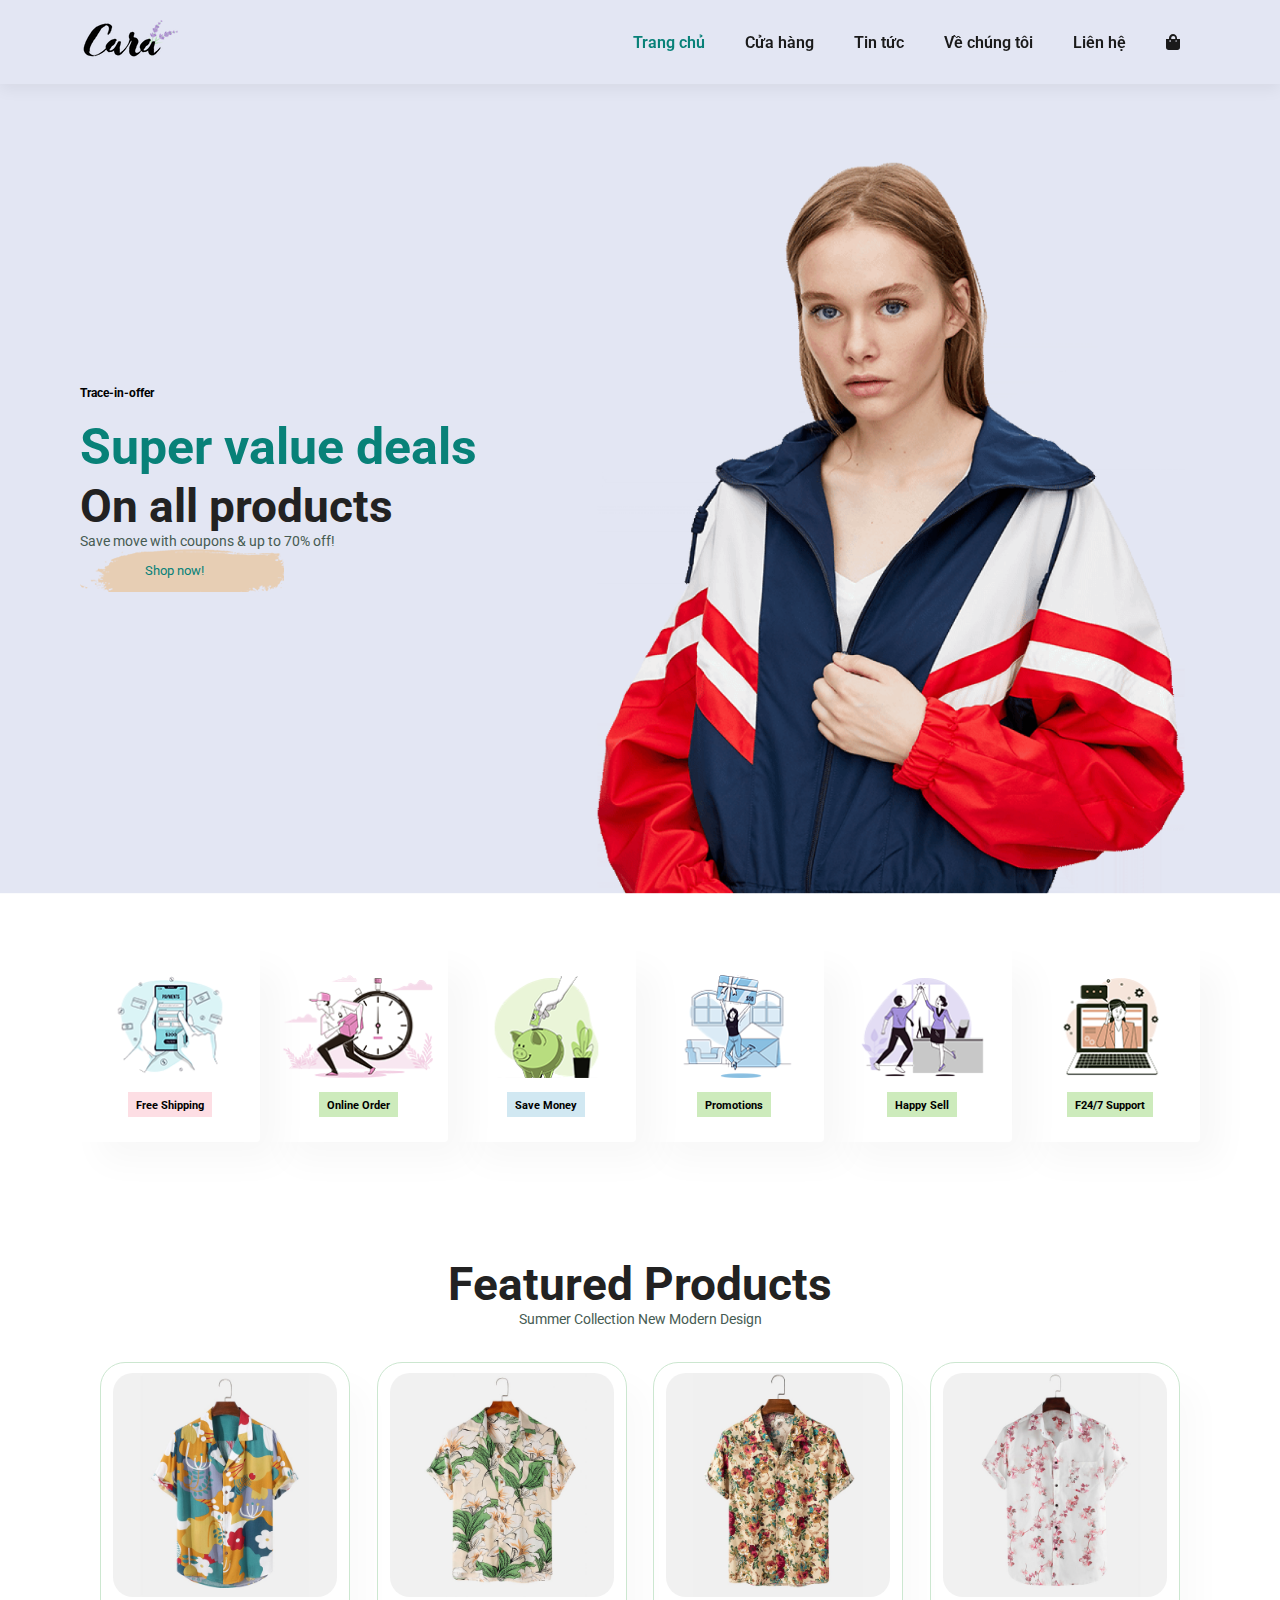
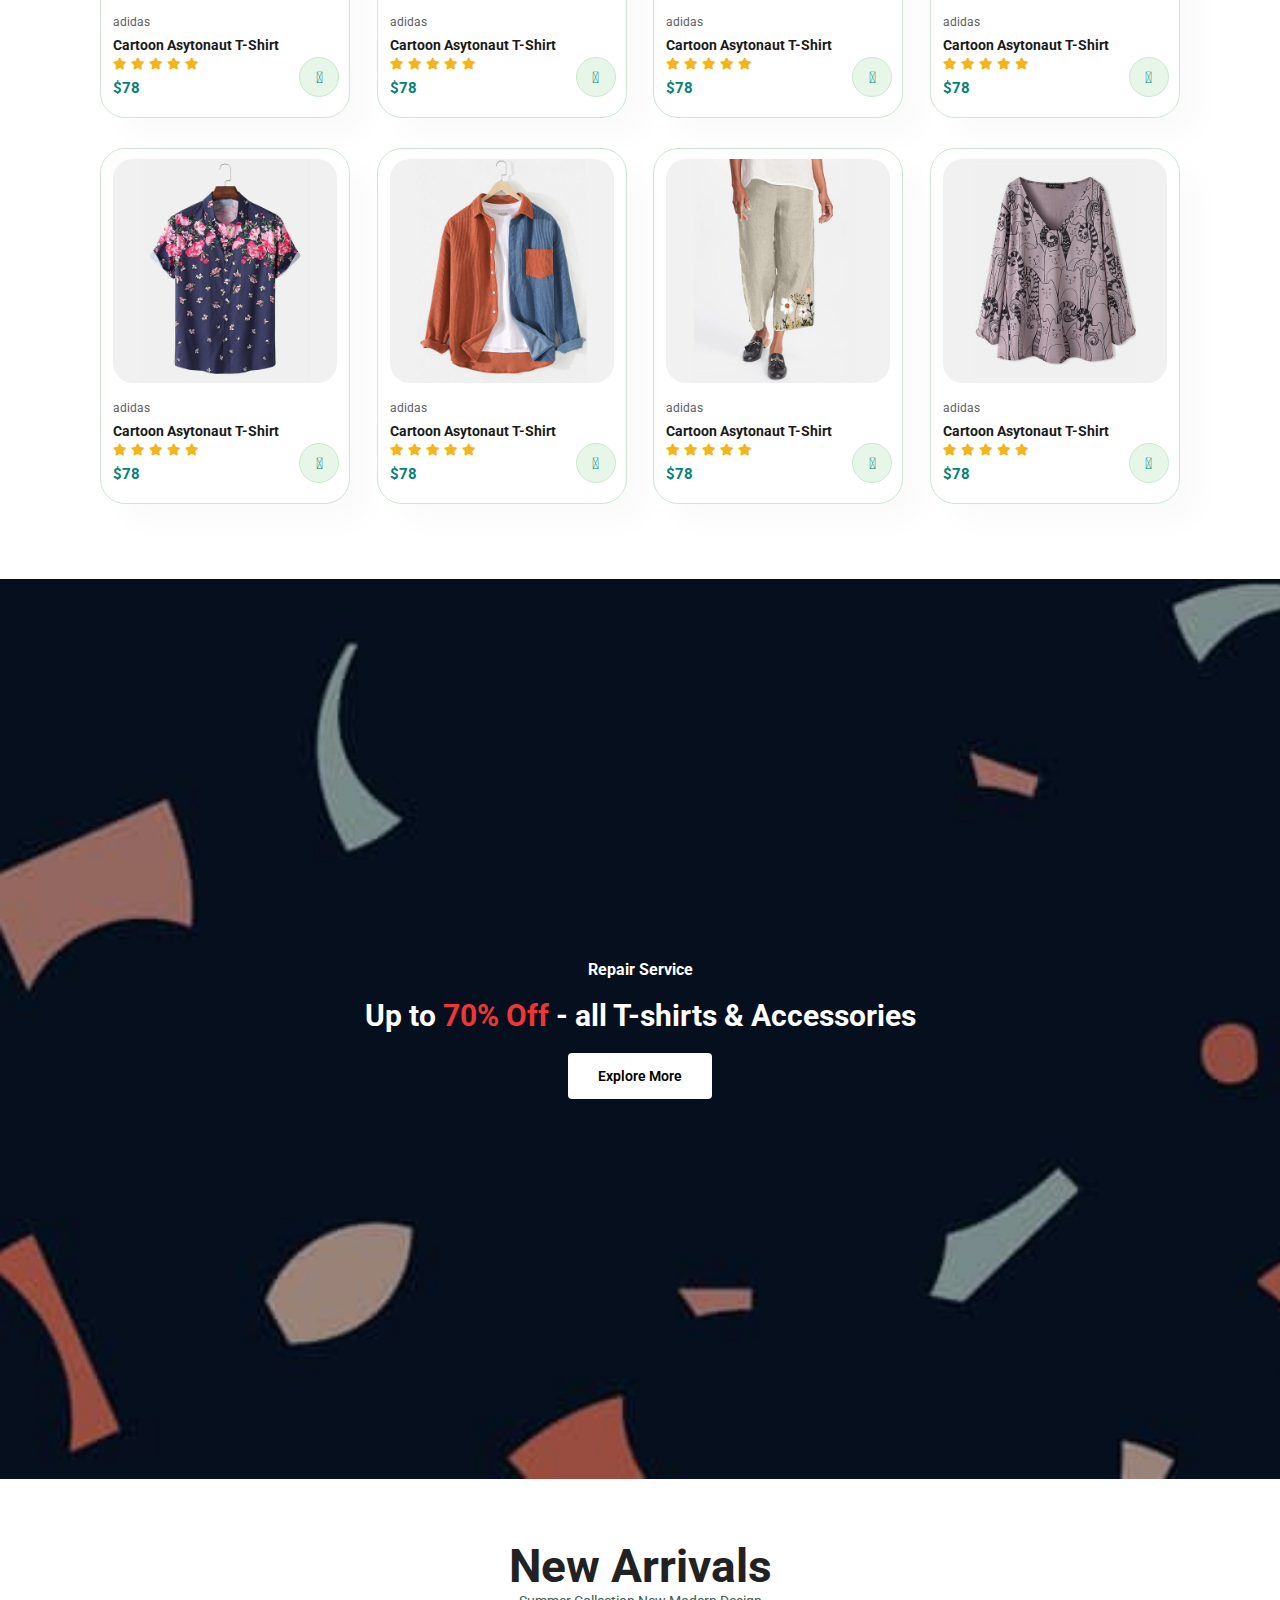
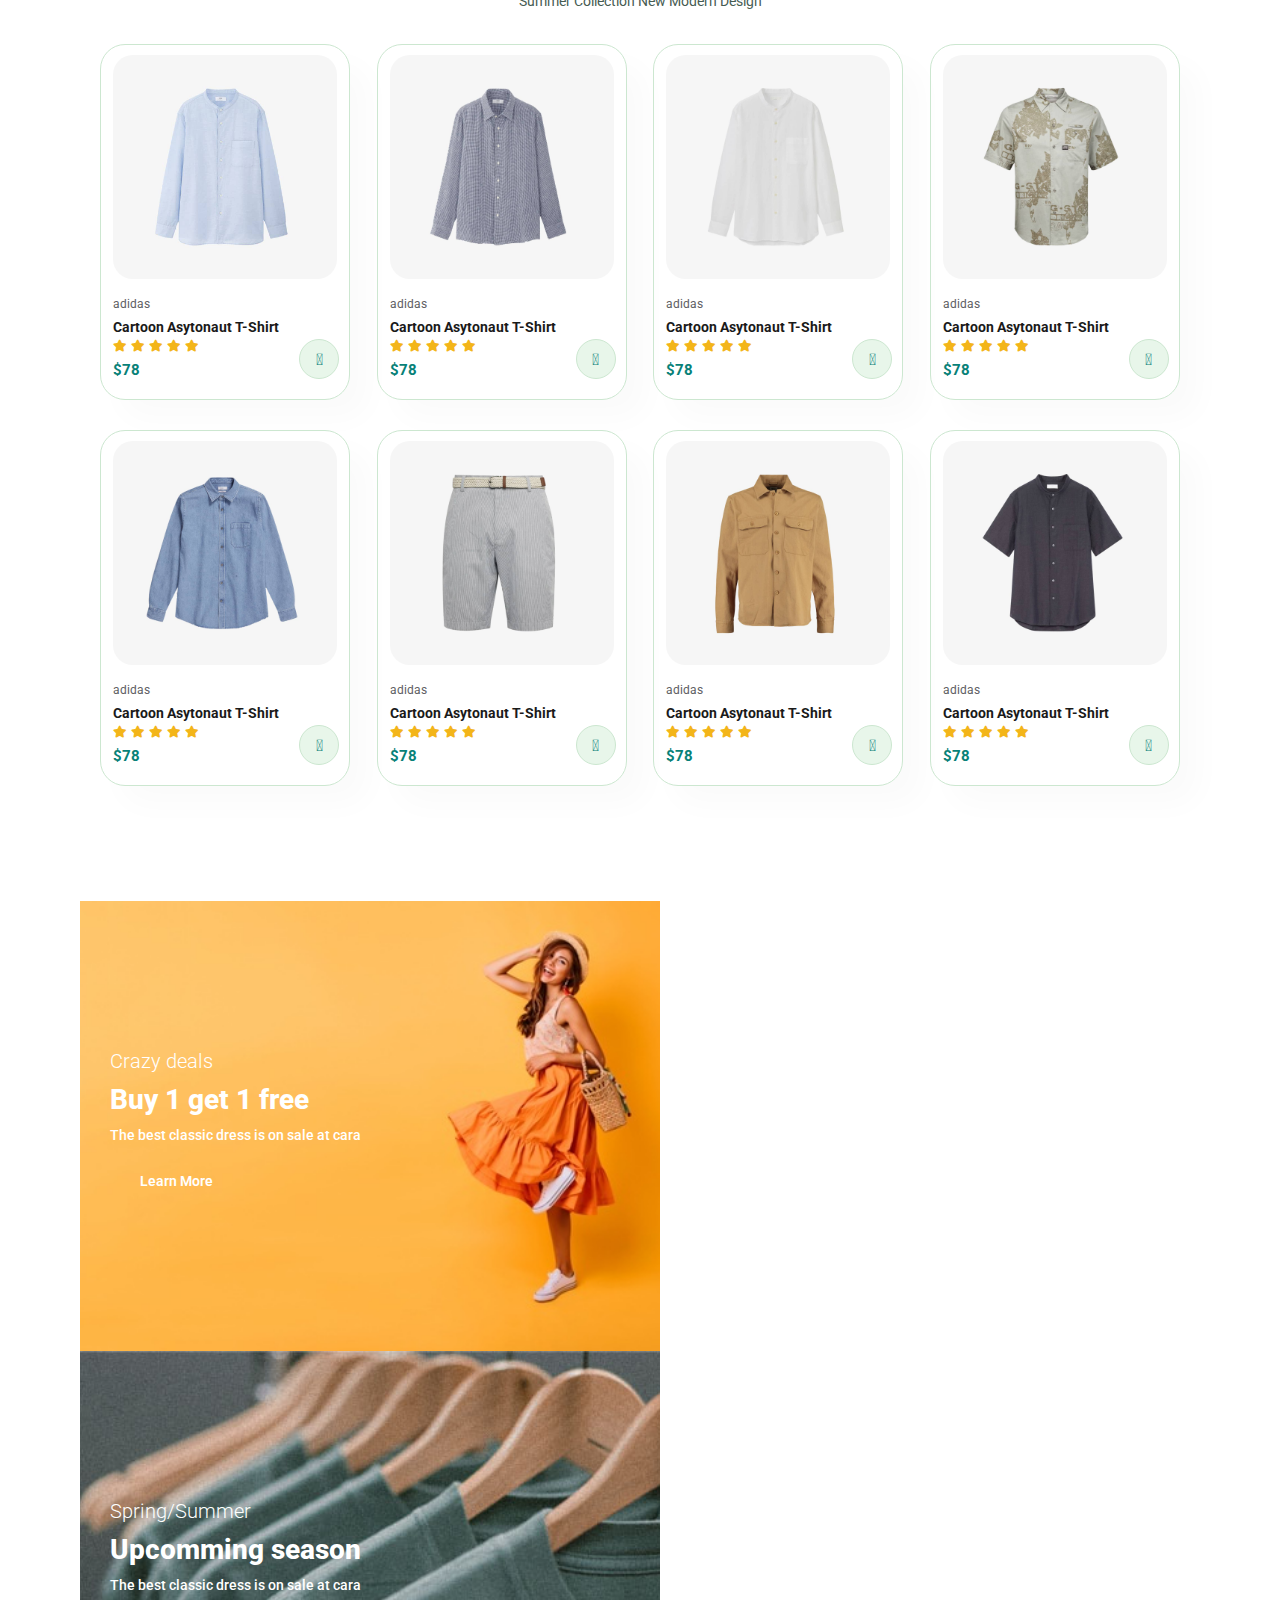
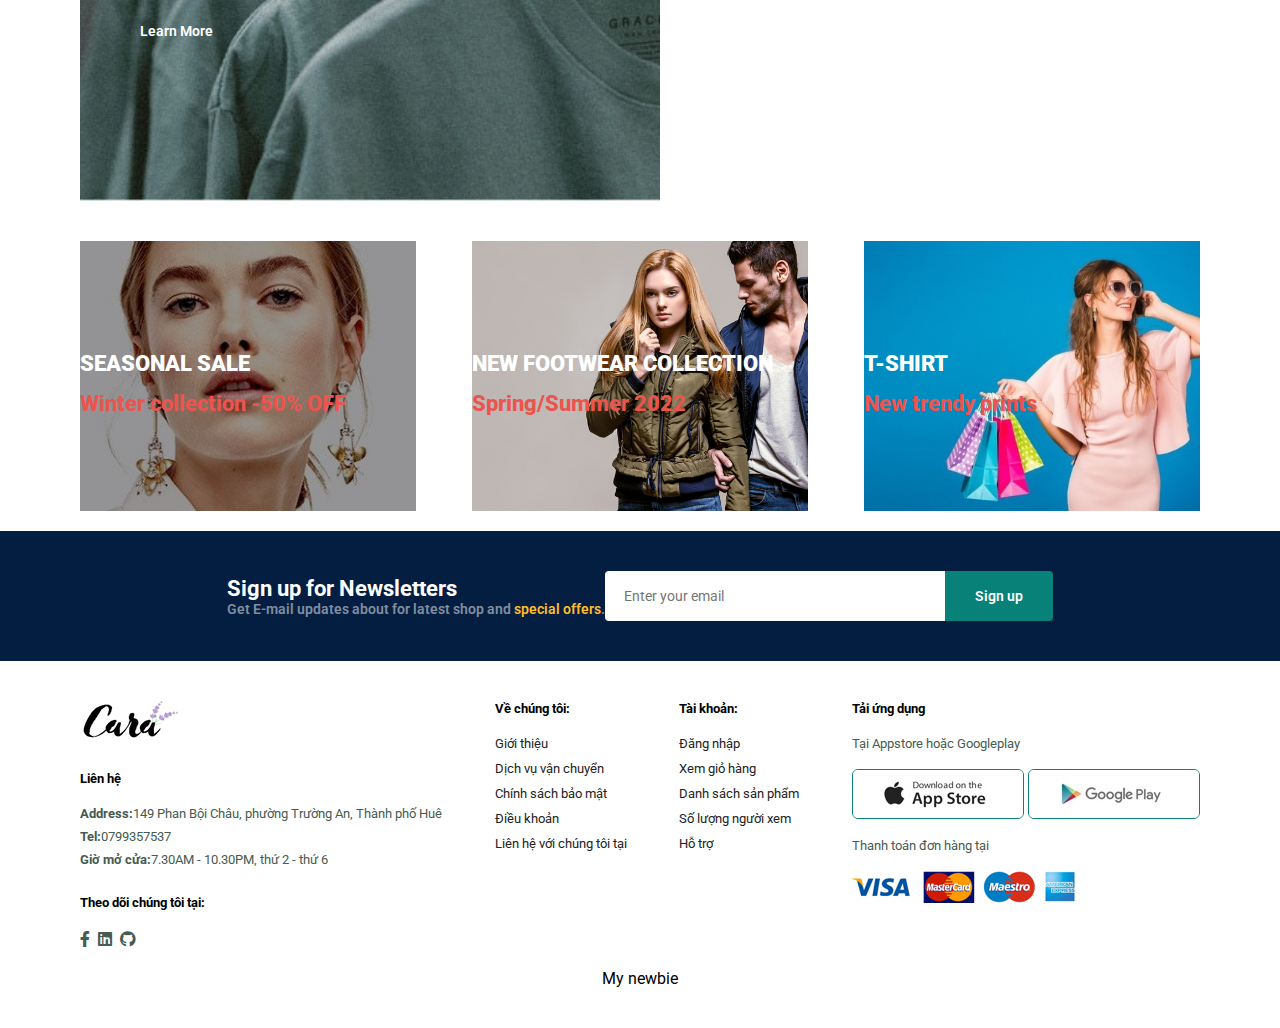
==== assets/index.html @ bc8c508f "ok" ====
<!DOCTYPE html>
<html lang="en">
  <head>
    <meta charset="UTF-8" />
    <meta http-equiv="X-UA-Compatible" content="IE=edge" />
    <meta name="viewport" content="width=device-width, initial-scale=1.0" />
    <link rel="stylesheet" href="../assets/style/style.css" />
    <link
      rel="stylesheet"
      href="https://use.fontawesome.com/releases/v5.15.4/css/all.css"
    />
    <link rel="shortcut icon" type="image/png" href="../assets/img/logo.png" />
    <title>My ecommerce</title>
  </head>
  <body>
    <!-- menu -->
    <section id="header">
      <a href="#">
        <img src="../assets/img/logo.png" class="logo" alt="" />
      </a>
      <div>
        <ul id="navbar">
          <li><a class="active" href="index.html">Trang chủ</a></li>
          <li><a href="shop.html">Cửa hàng</a></li>
          <li><a href="blog.html">Tin tức</a></li>
          <li><a href="about.html">Về chúng tôi</a></li>
          <li><a href="contact.html">Liên hệ</a></li>
          <li id="lg-bag">
            <a href="cart.html"><i class="fa fa-shopping-bag"></i></a>
          </li>
          <a href="#" id="close"><i class="fa fa-close"></i></a>
        </ul>
      </div>
      <div id="mobile">
        <a href="cart.html"><i class="fa fa-shopping-bag"></i></a>
        <i id="bar" class="fas fa-outdent"></i>
      </div>
    </section>
    <!-- quảng cáo -->
    <section id="hero">
      <h4>Trace-in-offer</h4>
      <h1>Super value deals</h1>
      <h2>On all products</h2>
      <p>Save move with coupons & up to 70% off!</p>
      <button>Shop now!</button>
    </section>
    <section id="feature" class="section-p1">
      <div class="fe-box">
        <img src="../assets/img/features/f1.png" alt="" />
        <h6>Free Shipping</h6>
      </div>
      <div class="fe-box">
        <img src="../assets/img/features/f2.png" alt="" />
        <h6>Online Order</h6>
      </div>
      <div class="fe-box">
        <img src="../assets/img/features/f3.png" alt="" />
        <h6>Save Money</h6>
      </div>
      <div class="fe-box">
        <img src="../assets/img/features/f4.png" alt="" />
        <h6>Promotions</h6>
      </div>
      <div class="fe-box">
        <img src="../assets/img/features/f5.png" alt="" />
        <h6>Happy Sell</h6>
      </div>
      <div class="fe-box">
        <img src="../assets/img/features/f6.png" alt="" />
        <h6>F24/7 Support</h6>
      </div>
    </section>
    <!-- giỏ hàng -->
    <section id="product1" class="section-p1">
      <h2>Featured Products</h2>
      <p>Summer Collection New Modern Design</p>
      <div class="pro-container">
        <div class="pro">
          <img src="../assets/img/products/f1.jpg" alt="" />
          <div class="des">
            <span>adidas</span>
            <h5>Cartoon Asytonaut T-Shirt</h5>
            <div class="star">
              <i class="fa fa-star"></i>
              <i class="fa fa-star"></i>
              <i class="fa fa-star"></i>
              <i class="fa fa-star"></i>
              <i class="fa fa-star"></i>
            </div>
            <h4>$78</h4>
          </div>
          <a href="#"><i class="fal fa-shopping-cart cart"></i></a>
        </div>
        <div class="pro">
          <img src="../assets/img/products/f2.jpg" alt="" />
          <div class="des">
            <span>adidas</span>
            <h5>Cartoon Asytonaut T-Shirt</h5>
            <div class="star">
              <i class="fa fa-star"></i>
              <i class="fa fa-star"></i>
              <i class="fa fa-star"></i>
              <i class="fa fa-star"></i>
              <i class="fa fa-star"></i>
            </div>
            <h4>$78</h4>
          </div>
          <a href="#"><i class="fal fa-shopping-cart cart"></i></a>
        </div>
        <div class="pro">
          <img src="../assets/img/products/f3.jpg" alt="" />
          <div class="des">
            <span>adidas</span>
            <h5>Cartoon Asytonaut T-Shirt</h5>
            <div class="star">
              <i class="fa fa-star"></i>
              <i class="fa fa-star"></i>
              <i class="fa fa-star"></i>
              <i class="fa fa-star"></i>
              <i class="fa fa-star"></i>
            </div>
            <h4>$78</h4>
          </div>
          <a href="#"><i class="fal fa-shopping-cart cart"></i></a>
        </div>
        <div class="pro">
          <img src="../assets/img/products/f4.jpg" alt="" />
          <div class="des">
            <span>adidas</span>
            <h5>Cartoon Asytonaut T-Shirt</h5>
            <div class="star">
              <i class="fa fa-star"></i>
              <i class="fa fa-star"></i>
              <i class="fa fa-star"></i>
              <i class="fa fa-star"></i>
              <i class="fa fa-star"></i>
            </div>
            <h4>$78</h4>
          </div>
          <a href="#"><i class="fal fa-shopping-cart cart"></i></a>
        </div>
        <div class="pro">
          <img src="../assets/img/products/f5.jpg" alt="" />
          <div class="des">
            <span>adidas</span>
            <h5>Cartoon Asytonaut T-Shirt</h5>
            <div class="star">
              <i class="fa fa-star"></i>
              <i class="fa fa-star"></i>
              <i class="fa fa-star"></i>
              <i class="fa fa-star"></i>
              <i class="fa fa-star"></i>
            </div>
            <h4>$78</h4>
          </div>
          <a href="#"><i class="fal fa-shopping-cart cart"></i></a>
        </div>
        <div class="pro">
          <img src="../assets/img/products/f6.jpg" alt="" />
          <div class="des">
            <span>adidas</span>
            <h5>Cartoon Asytonaut T-Shirt</h5>
            <div class="star">
              <i class="fa fa-star"></i>
              <i class="fa fa-star"></i>
              <i class="fa fa-star"></i>
              <i class="fa fa-star"></i>
              <i class="fa fa-star"></i>
            </div>
            <h4>$78</h4>
          </div>
          <a href="#"><i class="fal fa-shopping-cart cart"></i></a>
        </div>
        <div class="pro">
          <img src="../assets/img/products/f7.jpg" alt="" />
          <div class="des">
            <span>adidas</span>
            <h5>Cartoon Asytonaut T-Shirt</h5>
            <div class="star">
              <i class="fa fa-star"></i>
              <i class="fa fa-star"></i>
              <i class="fa fa-star"></i>
              <i class="fa fa-star"></i>
              <i class="fa fa-star"></i>
            </div>
            <h4>$78</h4>
          </div>
          <a href="#"><i class="fal fa-shopping-cart cart"></i></a>
        </div>
        <div class="pro">
          <img src="../assets/img/products/f8.jpg" alt="" />
          <div class="des">
            <span>adidas</span>
            <h5>Cartoon Asytonaut T-Shirt</h5>
            <div class="star">
              <i class="fa fa-star"></i>
              <i class="fa fa-star"></i>
              <i class="fa fa-star"></i>
              <i class="fa fa-star"></i>
              <i class="fa fa-star"></i>
            </div>
            <h4>$78</h4>
          </div>
          <a href="#"><i class="fal fa-shopping-cart cart"></i></a>
        </div>
      </div>
    </section>
    <!-- banner -->
    <section id="banner" class="section-m1">
      <h4>Repair Service</h4>
      <h2>Up to <span>70% Off</span> - all T-shirts & Accessories</h2>
      <button class="normal">Explore More</button>
    </section>
    <!-- giỏ hàng banner -->
    <section id="product1" class="section-p1">
      <h2>New Arrivals</h2>
      <p>Summer Collection New Modern Design</p>
      <div class="pro-container">
        <div class="pro">
          <img src="../assets/img/products/n1.jpg" alt="" />
          <div class="des">
            <span>adidas</span>
            <h5>Cartoon Asytonaut T-Shirt</h5>
            <div class="star">
              <i class="fa fa-star"></i>
              <i class="fa fa-star"></i>
              <i class="fa fa-star"></i>
              <i class="fa fa-star"></i>
              <i class="fa fa-star"></i>
            </div>
            <h4>$78</h4>
          </div>
          <a href="#"><i class="fal fa-shopping-cart cart"></i></a>
        </div>
        <div class="pro">
          <img src="../assets/img/products/n2.jpg" alt="" />
          <div class="des">
            <span>adidas</span>
            <h5>Cartoon Asytonaut T-Shirt</h5>
            <div class="star">
              <i class="fa fa-star"></i>
              <i class="fa fa-star"></i>
              <i class="fa fa-star"></i>
              <i class="fa fa-star"></i>
              <i class="fa fa-star"></i>
            </div>
            <h4>$78</h4>
          </div>
          <a href="#"><i class="fal fa-shopping-cart cart"></i></a>
        </div>
        <div class="pro">
          <img src="../assets/img/products/n3.jpg" alt="" />
          <div class="des">
            <span>adidas</span>
            <h5>Cartoon Asytonaut T-Shirt</h5>
            <div class="star">
              <i class="fa fa-star"></i>
              <i class="fa fa-star"></i>
              <i class="fa fa-star"></i>
              <i class="fa fa-star"></i>
              <i class="fa fa-star"></i>
            </div>
            <h4>$78</h4>
          </div>
          <a href="#"><i class="fal fa-shopping-cart cart"></i></a>
        </div>
        <div class="pro">
          <img src="../assets/img/products/n4.jpg" alt="" />
          <div class="des">
            <span>adidas</span>
            <h5>Cartoon Asytonaut T-Shirt</h5>
            <div class="star">
              <i class="fa fa-star"></i>
              <i class="fa fa-star"></i>
              <i class="fa fa-star"></i>
              <i class="fa fa-star"></i>
              <i class="fa fa-star"></i>
            </div>
            <h4>$78</h4>
          </div>
          <a href="#"><i class="fal fa-shopping-cart cart"></i></a>
        </div>
        <div class="pro">
          <img src="../assets/img/products/n5.jpg" alt="" />
          <div class="des">
            <span>adidas</span>
            <h5>Cartoon Asytonaut T-Shirt</h5>
            <div class="star">
              <i class="fa fa-star"></i>
              <i class="fa fa-star"></i>
              <i class="fa fa-star"></i>
              <i class="fa fa-star"></i>
              <i class="fa fa-star"></i>
            </div>
            <h4>$78</h4>
          </div>
          <a href="#"><i class="fal fa-shopping-cart cart"></i></a>
        </div>
        <div class="pro">
          <img src="../assets/img/products/n6.jpg" alt="" />
          <div class="des">
            <span>adidas</span>
            <h5>Cartoon Asytonaut T-Shirt</h5>
            <div class="star">
              <i class="fa fa-star"></i>
              <i class="fa fa-star"></i>
              <i class="fa fa-star"></i>
              <i class="fa fa-star"></i>
              <i class="fa fa-star"></i>
            </div>
            <h4>$78</h4>
          </div>
          <a href="#"><i class="fal fa-shopping-cart cart"></i></a>
        </div>
        <div class="pro">
          <img src="../assets/img/products/n7.jpg" alt="" />
          <div class="des">
            <span>adidas</span>
            <h5>Cartoon Asytonaut T-Shirt</h5>
            <div class="star">
              <i class="fa fa-star"></i>
              <i class="fa fa-star"></i>
              <i class="fa fa-star"></i>
              <i class="fa fa-star"></i>
              <i class="fa fa-star"></i>
            </div>
            <h4>$78</h4>
          </div>
          <a href="#"><i class="fal fa-shopping-cart cart"></i></a>
        </div>
        <div class="pro">
          <img src="../assets/img/products/n8.jpg" alt="" />
          <div class="des">
            <span>adidas</span>
            <h5>Cartoon Asytonaut T-Shirt</h5>
            <div class="star">
              <i class="fa fa-star"></i>
              <i class="fa fa-star"></i>
              <i class="fa fa-star"></i>
              <i class="fa fa-star"></i>
              <i class="fa fa-star"></i>
            </div>
            <h4>$78</h4>
          </div>
          <a href="#"><i class="fal fa-shopping-cart cart"></i></a>
        </div>
      </div>
    </section>
    <!-- mini banner -->
    <section id="sm-banner" class="section-p1">
      <div class="banner-box">
        <h4>Crazy deals</h4>
        <h2>Buy 1 get 1 free</h2>
        <span>The best classic dress is on sale at cara</span>
        <button class="white">Learn More</button>
      </div>
      <div class="banner-box banner-box2">
        <h4>Spring/Summer</h4>
        <h2>Upcomming season</h2>
        <span>The best classic dress is on sale at cara</span>
        <button class="white">Learn More</button>
      </div>
    </section>
    <section id="banner3">
      <div class="banner-box">
        <h2>SEASONAL SALE</h2>
        <h3>Winter collection -50% OFF</h3>
      </div>
      <div class="banner-box banner-box2">
        <h2>NEW FOOTWEAR COLLECTION</h2>
        <h3>Spring/Summer 2022</h3>
      </div>
      <div class="banner-box banner-box3">
        <h2>T-SHIRT</h2>
        <h3>New trendy prints</h3>
      </div>
    </section>
    <!-- tin tức -->
    <section id="newsletter" class="section-p1 section-m1">
      <div class="newstext">
        <h4>Sign up for Newsletters</h4>
        <p>
          Get E-mail updates about for latest shop and
          <span>special offers</span>.
        </p>
      </div>
      <div class="form">
        <input type="text" placeholder="Enter your email" />
        <button type="submit" class="normal">Sign up</button>
      </div>
    </section>
    <!-- footer -->
    <footer class="section-p1">
      <div class="col">
        <img class="logo" src="../assets/img/logo.png" alt="" />
        <h4>Liên hệ</h4>
        <p>
          <strong>Address:</strong>149 Phan Bội Châu, phường Trường An, Thành
          phố Huê
        </p>
        <p><strong>Tel:</strong>0799357537</p>
        <p><strong>Giờ mở cửa:</strong>7.30AM - 10.30PM, thứ 2 - thứ 6</p>
        <div class="follow">
          <h4>Theo dõi chúng tôi tại:</h4>
          <div class="icon">
            <i class="fab fa-facebook-f"></i>
            <i class="fab fa-linkedin"></i>
            <i class="fab fa-github"></i>
          </div>
        </div>
      </div>
      <div class="col">
        <h4>Về chúng tôi:</h4>
        <a href="#">Giới thiệu</a>
        <a href="#">Dịch vụ vận chuyển</a>
        <a href="#">Chính sách bảo mật</a>
        <a href="#">Điều khoản</a>
        <a href="#">Liên hệ với chúng tôi tại</a>
      </div>
      <div class="col">
        <h4>Tài khoản:</h4>
        <a href="#">Đăng nhập</a>
        <a href="#">Xem giỏ hàng</a>
        <a href="#">Danh sách sản phẩm</a>
        <a href="#">Số lượng người xem</a>
        <a href="#">Hỗ trợ</a>
      </div>
      <div class="col install">
        <h4>Tải ứng dụng</h4>
        <p>Tại Appstore hoặc Googleplay</p>
        <div class="row">
          <img src="../assets/img/pay/app.jpg" alt="" />
          <img src="../assets/img/pay/play.jpg" alt="" />
        </div>
        <p>Thanh toán đơn hàng tại</p>
        <img src="../assets/img/pay/pay.png" alt="" />
      </div>
      <div class="copyright">My newbie</div>
    </footer>
    <script src="./js/style.js"></script>
  </body>
</html>
---- assets/style/style.css ----
@import url('https://fonts.googleapis.com/css?family=Roboto:300,400,500,700');

* {
    margin: 0;
    padding: 0;
    box-sizing: border-box;
    font-family: 'Roboto', sans-serif;
}

h1 {
    font-size: 50px;
    line-height: 64px;
    color: #222;
}

h2 {
    font-size: 46px;
    line-height: 54px;
    color: #222;
}

h4 {
    font-weight: 700;
    font-size: 12px;
}

p {
    font-size: 14px;
    color: #465b52;
}

.section-p1 {
    padding: 40px 80px;
}

.section-m1 {
    margin-top: 40px 0;
}

button.normal {
    font-size: 14px;
    font-weight: 600;
    padding: 15px 30px;
    border-radius: 4px;
    color: #000;
    background-color: #fff;
    cursor: pointer;
    border: none;
    outline: none;
    transition: 0.2s;
}

button.white {
    font-size: 14px;
    font-weight: 600;
    padding: 15px 30px;
    border-radius: 4px;
    color: #fff;
    background-color: transparent;
    cursor: pointer;
    border: none;
    outline: none;
    transition: 0.2s;
}

body {
    width: 100%;
}

/* header */
#header {
    display: flex;
    justify-content: space-between;
    align-items: center;
    padding: 20px 80px;
    background: #E3E6F3;
    box-shadow: 0px 5px 15px rgba(0, 0, 0, 0.06);
    z-index: 999;
    position: sticky;
    top: 0;
    left: 0;
}

/* căn giữa thanh menu */
#navbar {
    display: flex;
    justify-content: center;
    align-items: center;
}

#navbar li {
    list-style: none;
    padding: 0 20px;
    position: relative;
}

/* xóa gạch chân */
#navbar li a {
    text-decoration: none;
    color: #1a1a1a;
    font-size: 16px;
    font-weight: 600;
    transition: 0.3s ease;
}

/* di con trỏ chuột vào li sẽ chuyển màu */
#navbar li a:hover,
#navbar li a.active {
    color: #088178;
}

#navbar li a .active::after,
#navbar li a:hover::after {
    content: '';
    width: 30%;
    height: 2px;
    background: #088178;
    position: absolute;
    bottom: -4px;
    left: 20px;
}

/* trang chủ */
#hero {
    background-image: url("../img/hero4.png");
    height: 90vh;
    width: 100%;
    background-size: cover;
    background-position: top 25% right 0;
    padding: 0 80px;
    display: flex;
    flex-direction: column;
    align-items: flex-start;
    justify-content: center;
}

#hero h4 {
    padding-bottom: 15px;
}

#hero h1 {
    color: #088178;
}

#hero button {
    background-image: url("../img/button.png");
    background-color: transparent;
    color: #088178;
    border: 0;
    padding: 14px 80px 14px 65px;
    background-repeat: no-repeat;
    cursor: pointer;
}

#feature .fe-box {
    width: 180px;
    text-align: center;
    padding: 25px 15px;
    box-shadow: 20px 20px 34px rgba(0, 0, 0, 0.03);
    border-radius: 4px;
    margin: 15px 0;
}

/* chỉnh hàng ngang feature */
#feature {
    display: flex;
    align-items: center;
    justify-content: space-between;
    flex-wrap: wrap;
    cursor: pointer;
}

/* di chuột phần feature */
#feature .fe-box:hover {
    box-shadow: 10px 10px 54px rgba(0, 0, 0, 0.1);
}

#feature .fe-box img {
    width: 100%;
    margin-bottom: 10px;
}

#feature .fe-box h6 {
    display: inline-block;
    padding: 9px 8px 6px 8px;
    line-height: 1;
    border-radius: #088178;
    background-color: #fddee4;
}

/* kiểu màu chữ feature */
#feature .fe-box:nth-child(2) h6 {
    background-color: #cdebbc;
}

#feature .fe-box:nth-child(3) h6 {
    background-color: #d1e8f2;
}

#feature .fe-box:nth-child(4) h6 {
    background-color: #cdebbc;
}

#feature .fe-box:nth-child(5) h6 {
    background-color: #cdebbc;
}

#feature .fe-box:nth-child(6) h6 {
    background-color: #cdebbc;
}

/* giỏ hàng */
#product1 {
    text-align: center;
    margin: 20px;
}

#product1 .pro-container {
    display: flex;
    justify-content: space-between;
    padding-top: 20px;
    flex-wrap: wrap;
}

#product1 .pro {
    width: 23%;
    min-width: 250px;
    padding: 10px 12px;
    border: 1px solid #cce7d0;
    border-radius: 25px;
    cursor: pointer;
    box-shadow: 20px 20px 30px rgba(0, 0, 0, 0.02);
    margin: 15px 0;
    transition: 0.2s ease;
    position: relative;
}

#product1 .pro:hover {
    box-shadow: 20px 20px 30px rgba(0, 0, 0, 0.06)
}

#product1 .pro img {
    width: 100%;
    border-radius: 20px;
}

#product1 .pro .des {
    text-align: start;
    padding: 10px 0;
}

#product1 .pro .des span {
    color: #606063;
    font-size: 12px;
}

#product1 .pro .des h5 {
    padding-top: 7px;
    color: #1a1a1a;
    font-size: 14px;
}

/* star */
#product1 .pro .des i {
    font-size: 12px;
    color: rgb(243, 181, 25);
}

#product1 .pro .des h4 {
    padding-top: 7px;
    font-size: 15px;
    font-weight: 700;
    color: #088178;
}

#product1 .pro .cart {
    width: 40px;
    height: 40px;
    line-height: 40px;
    border-radius: 50px;
    background-color: #e8f6ea;
    font-weight: 500;
    color: #088178;
    border: 1px solid #cce7d0;
    position: absolute;
    bottom: 20px;
    right: 10px;
}

#banner {
    display: flex;
    flex-direction: column;
    justify-content: center;
    align-items: center;
    background-image: url("../img/banner/b2.jpg");
    width: 100%;
    height: 100vh;
    background-size: cover;
    background-position: center;
}

#banner h4 {
    color: #fff;
    font-size: 16px;
}

#banner h2 {
    color: #fff;
    font-size: 30px;
    padding: 10px 0;
}

#banner h2 span {
    color: #ef3636;
}

#banner button:hover {
    background-color: #088178;
    color: #fff;
}

/* banner mini */
#sm-banner {
    display: flex;
    justify-content: space-between;
    flex-wrap: wrap;
}

#sm-banner .banner-box {
    display: flex;
    flex-direction: column;
    justify-content: center;
    align-items: flex-start;
    background-image: url("../img/banner/b17.jpg");
    min-width: 580px;
    height: 50vh;
    padding: 30px;
    background-size: cover;
    background-position: center;
}

#sm-banner .banner-box2 {
    background-image: url("../img/banner/b10.jpg");
}

#sm-banner h4 {
    color: #fff;
    font-size: 20px;
    font-weight: 300;
}

#sm-banner h2 {
    color: #fff;
    font-size: 28px;
    font-weight: 800;
}

#sm-banner span {
    color: #fff;
    font-size: 14px;
    font-weight: 500;
    padding-bottom: 15px;
}

#sm-banner .banner-box:hover button {
    background-color: #088178;
    border: 1px solid #088178;
}

#banner3 {
    display: flex;
    justify-content: space-between;
    flex-wrap: wrap;
    padding: 0 80px;
}

#banner3 .banner-box {
    display: flex;
    flex-direction: column;
    justify-content: center;
    align-items: flex-start;
    background-image: url("../img/banner/b7.jpg");
    min-width: 30%;
    height: 30vh;
    margin-bottom: 20px;
    background-size: cover;
    background-position: center;
}

#banner3 .banner-box2 {
    background-image: url("../img/banner/b4.jpg");
}

#banner3 .banner-box3 {
    background-image: url("../img/banner/b18.jpg");
}

#banner3 h2 {
    color: #fff;
    font-weight: 900;
    font-size: 22px;
}

#banner3 h3 {
    color: #ec544e;
    font-weight: 800;
    font-size: 22px;
}

/* tin tức */
#newsletter {
    display: flex;
    justify-content: center;
    flex-wrap: wrap;
    align-items: center;
    background-image: url("../img/banner/b14.jpg");
    background-repeat: no-repeat;
    background-position: 20% 30%;
    background-color: #041e42;
}

#newsletter h4 {
    font-size: 22px;
    font-weight: 700;
    color: #fff;
}

#newsletter p {
    font-size: 14px;
    font-weight: 600;
    color: #818ea0;
}

#newsletter p span {
    color: #ffbd27;
}

#newsletter .form {
    display: flex;
    width: 40%;
}

#newsletter input {
    height: 3.125rem;
    padding: 0 1.25em;
    font-size: 14px;
    width: 100%;
    border: 1px solid transparent;
    border-radius: 4px;
    outline: none;
    border-top-right-radius: 0;
    border-bottom-right-radius: 0;
}

#newsletter button {
    background-color: #088178;
    color: #fff;
    white-space: nowrap;
    border-top-left-radius: 0;
    border-bottom-left-radius: 0;
}

/* footer */
footer {
    display: flex;
    flex-wrap: wrap;
    justify-content: space-between;
}

footer .col {
    display: flex;
    flex-direction: column;
    align-items: flex-start;
    margin-bottom: 20px;
}

footer .logo {
    margin-bottom: 30px;
}

footer h4 {
    font-size: 13px;
    padding-bottom: 20px;
}

footer p {
    font-size: 13px;
    margin: 0 0 8px 0;
}

footer a {
    font-size: 13px;
    text-decoration: none;
    color: #222;
    margin-bottom: 10px;
}

footer .follow {
    margin-top: 20px;
}

footer .follow i {
    color: #465b52;
    padding-right: 4px;
    cursor: pointer;
}

footer .install .row img {
    border: 1px solid #088178;
    border-radius: 6px;
}

footer .install img {
    margin: 10px 0 15px 0;
}

footer .follow i:hover,
footer a:hover {
    color: #088178;
}

footer .copyright {
    width: 100%;
    text-align: center;
}

/* product */

#page-header{
    background-image: url("../img/banner/b1.jpg");
    width: 100%;
    height: 40vh;
    background-size: cover;
    display: flex;
    justify-content: center;
    text-align: center;
    flex-direction: column;
    padding: 14px;
}

/* chữ */

#page-header h2,
#page-header p{
    color: #fff;
}

/* phân trang */

#pagination{
    text-align: center;
}

#pagination a{
    text-decoration: none;
    background-color: #088178;
    padding: 15px 20px;
    border-radius: 4px;
    color: #fff;
    font-weight: 600;
}

#pagination a i{
    font-size: 16px;
    font-weight: 600;
}

/* chi tiết giỏ hàng */

#prodetails{
    display: flex;
    margin-top: 20px;
}

#prodetails .single-pro-image{
    width: 40%;
    margin-right: 50px;
}

.small-img-group{
    display: flex;
    justify-content: space-between;
}

.small-img-col{
    flex-basis: 24%;
    cursor: pointer;
}

#prodetails .single-pro-details{
    width: 50%;
    padding-top: 30px;
}

#prodetails .single-pro-details h4{
    padding: 40px 0 20px 0;
}

#prodetails .single-pro-details h2{
    font-size: 26px;
}

#prodetails .single-pro-details select{
    display: block;
    padding: 5px 10px;
    margin-bottom: 10px;
}

#prodetails .single-pro-details input{
    width: 50px;
    height: 47px;
    padding-left: 10px;
    font-size: 16px;
    margin-right: 10px;
}

#prodetails .single-pro-details input:focus{
    outline: none;
}

#prodetails .single-pro-details button{
    background-color: #088178;
    color: #fff;
}

#prodetails .single-pro-details span{
    line-height: 25px;
}

/* tin tức */

#page-header.blog-header{
    background-image: url("../img/banner/b19.jpg");
}

#blog{
    padding: 150px 150px 0 150px;
}

#blog .blog-box{
    display: flex;
    align-items: center;
    width: 100%;
    position: relative;
    padding-bottom: 90px;
}

#blog .blog-img{
    width: 50%;
    margin-right: 40px;
}

#blog img{
    width: 100%;
    height: 300px;
    object-fit: cover;
}

/* nội dung tin tức */

#blog .blog-details{
    width: 50%;
}

#blog .blog-details a{
    text-decoration: none;
    font-size: 11px;
    color: #000;
    font-weight: 700;
    position: relative;
    transition: 0.3s;
}

#blog .blog-details a::after{
    content: "";
    width: 50px;
    height: 1px;
    background-color: #000;
    position: absolute;
    top: 4px;
    right: -60px;
}

#blog .blog-details a:hover {
    color: #088178;
}

#blog .blog-details a:hover::after{
    color: #088178;
}

#blog .blog-box h1{
    position: absolute;
    top: -40px;
    left: 0;
    font-size: 70px;
    font-weight: 700;
    color: #c9cbce;
    z-index: -9;
}

/* về chúng tôi */

#page-header.about-header{
    background-image: url("../img/about/banner.png");
}

#about-head{
    display: flex;
    align-items: center;
}

#about-head img{
    width: 50%;
    height: auto;
}

#about-head div{
    padding-left: 40px;
}

#about-app{
    text-align: center;
}

#about-app .video{
    width: 70%;
    height: 100%;
    margin: 30px auto 0 auto;
}

#about-app .video video{
    width: 100%;
    height: 100%;
    border-radius: 20px;
}

/* liên hệ */

#contact-details{
    display: flex;
    align-items: center;
    justify-content: space-between;
}

#contact-details .details{
    width: 40%;
}

#contact-details .details span{
    font-size: 12px;
}

#contact-details .details h2{
    font-size: 26px;
    line-height: 35px;
    padding: 20px 0;
}

#contact-details .details h3{
    font-size: 16px;
    padding-bottom: 15px;
}

#contact-details .details li{
    list-style: none;
    display: flex;
    padding: 10px 0;
}

#contact-details .details li i{
    font-size: 14px;
    padding-right: 22px;
}

#contact-details .details li  p{
    margin: 0;
    font-size: 14px;
}

#contact-details .map{
    width: 55%;
    height: 400px;
}

#contact-details .map iframe{
    width: 100%;
    height: 100%;
}

/* reponsive - chức năng thích ứng mọi thiết bị kết nối */
/* tablet */
#mobile {
    display: none;
    align-items: center;
}

#close {
    display: none;
}

@media(max-width:799px) {
    .section-p1 {
        padding: 40px 40px;
    }

    #navbar {
        display: flex;
        flex-direction: column;
        align-items: flex-start;
        justify-content: flex-start;
        position: fixed;
        top: 0;
        right: -300px;
        height: 100vh;
        width: 300px;
        background-color: #E3E6F3;
        box-shadow: 0px 40px 60px rgba(0, 0, 0, 0.1);
        padding: 80px 0 0 10px;
        transition: 0.3s;
    }

    #navbar .active {
        right: 0px;
    }

    #navbar li {
        margin-bottom: 25px;
    }

    #mobile {
        display: flex;
        align-items: center;
    }

    #mobile i {
        color: #1a1a1a;
        font-size: 24px;
        padding-left: 20px;
    }

    #close {
        display: initial;
        position: absolute;
        top: 30px;
        left: 30px;
        color: #222;
        font-size: 24px;
    }

    #lg-bag {
        display: none;
    }

    #hero {
        height: 70vh;
        padding: 0 80px;
        background-position: top 30% right 30%;
    }

    #feature {
        justify-content: center;
    }

    #feature .fe-box {
        margin: 15px 15px;
    }

    #product1 .pro-container {
        justify-content: center;
    }

    #peoduct1 .pro {
        margin: 15px;
    }

    #banner {
        height: 20vh;
    }

    #sm-banner .banner-box {
        min-width: 100%;
        height: 30vh;
    }

    #banner3 {
        padding: 0 40px;
    }

    #banner3 .banner-box {
        width: 28%;
    }

    #newsletter .form {
        width: 70%;
    }
}

/* điện thoại */
@media(max-width:477px) {
    .section-p1 {
        padding: 20px;
    }

    #header {
        padding: 10px 30px;
    }

    h1 {
        font-size: 30px;
    }

    h2 {
        font-size: 32px;
    }

    #hero {
        padding: 0 30px;
        background-position: 55%;
    }

    #feature {
        justify-content: space-between;
    }

    #feature .fe-box {
        width: 155px;
        margin: 0 0 15px 0;
    }

    #product1 .pro {
        width: 100%;
    }

    #banner {
        height: 40vh;
    }

    #sm-banner .banner-box {
        height: 40vh;
    }

    #sm-banner .banner-box2 {
        margin-top: 20px;
    }

    #banner3 {
        padding: 0 20px;
    }

    #banner3 .banner-box {
        width: 100%;
    }

    #newsletter {
        padding: 40px 20px;
    }

    #newsletter .form {
        width: 100%;
    }

    footer .copyright {
        text-align: start;
    }

    /* chi tiết sản phẩm */
    #prodetails{
        display: flex;
        flex-direction: column;
    }

    #prodetails .single-pro-image{
        width: 100%;
        margin-right: 0px;
    }

    #prodetails .single-pro-details{
        width: 100%;
    }

    /* trang tin tức */
    
    #blog{
        padding: 100px 20px 0 20px;
    }
    
    #blog .blog-box{
        display: flex;
        flex-direction: column;
        align-items: flex-start;
    }

    #blog .blog-img{
        width: 100%;
        margin-right: 0px;
        margin-bottom: 30px;
    }

    #blog .blog-details{
        width: 100%;
    }

    /* giới thiệu về trang web */

    #about-head{
        flex-direction: column;
    }

    #about-head img{
        width: 50%;
        margin-bottom: 20px;
    }

    #about-head div{
        padding-left: 0px;
    }

    #about-app .video{
        width: 70%;
        height: 100%;
        margin: 30px auto 0 auto;
    }

}
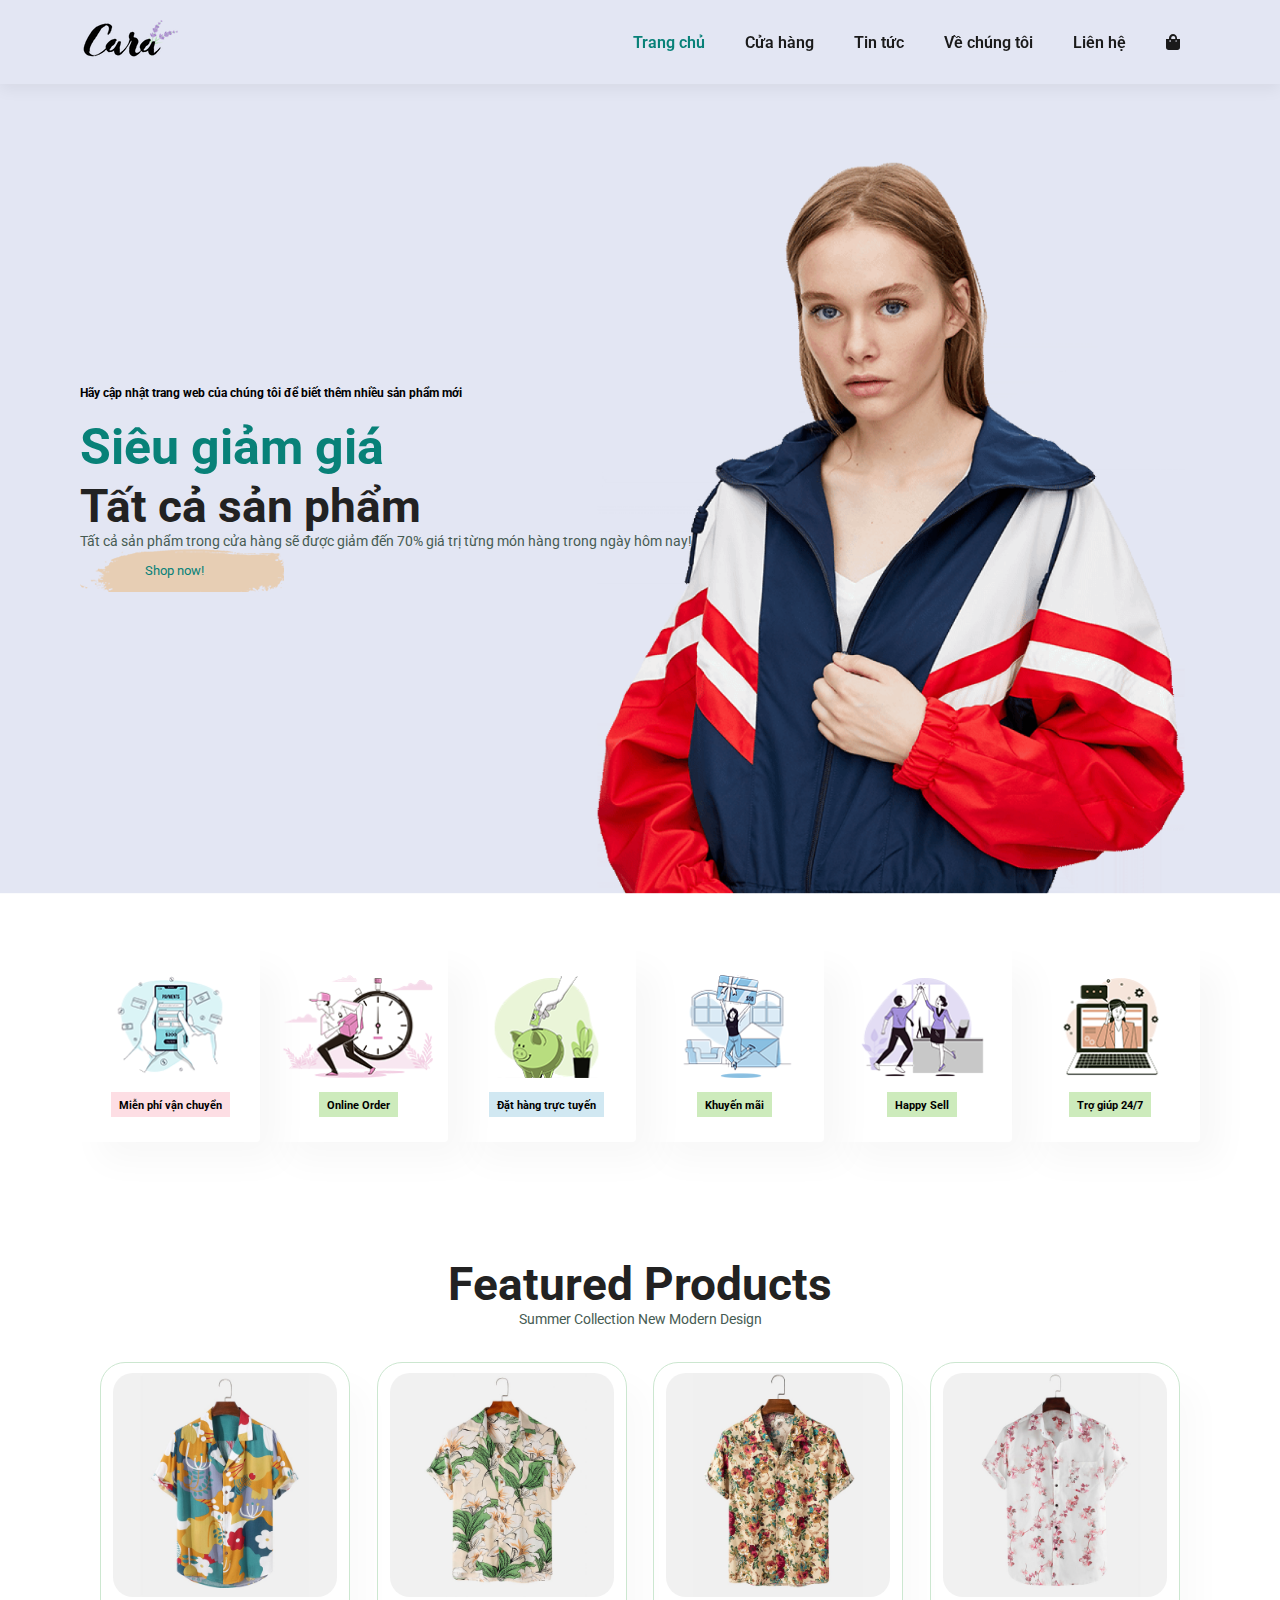
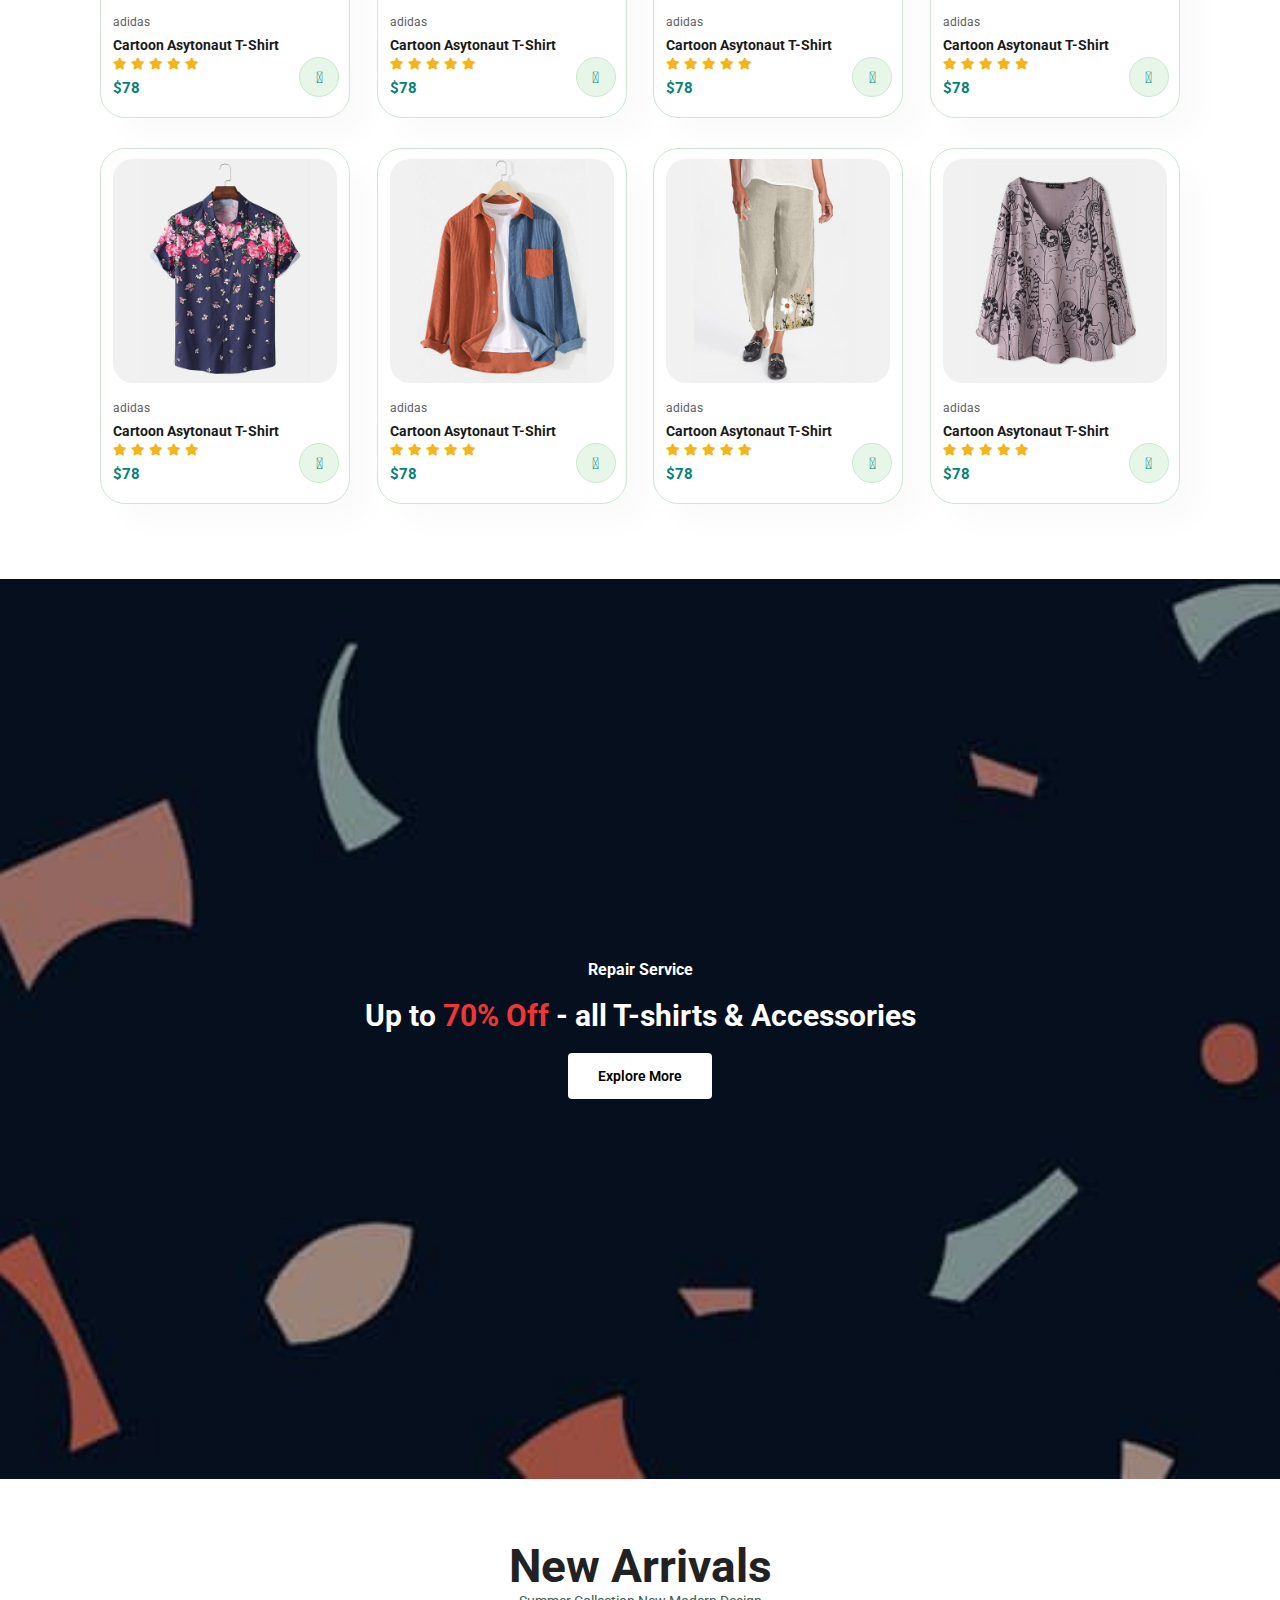
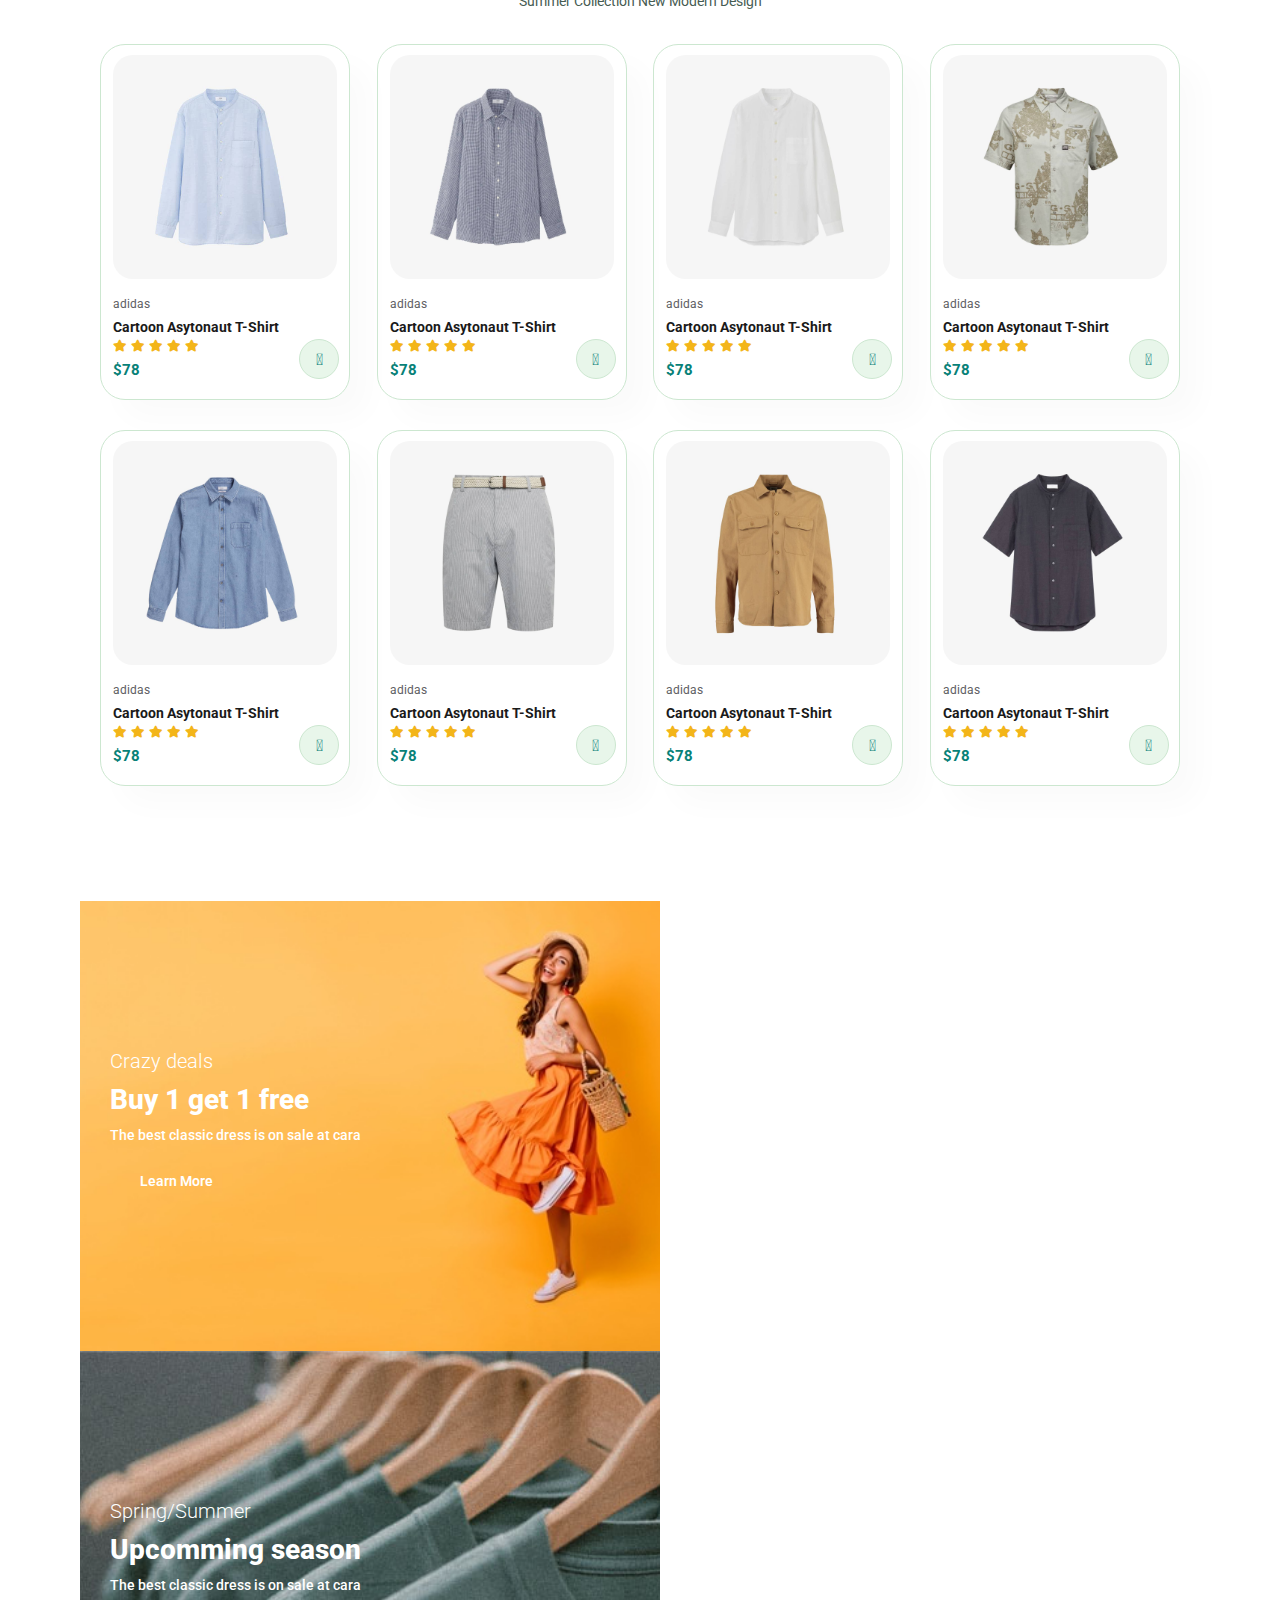
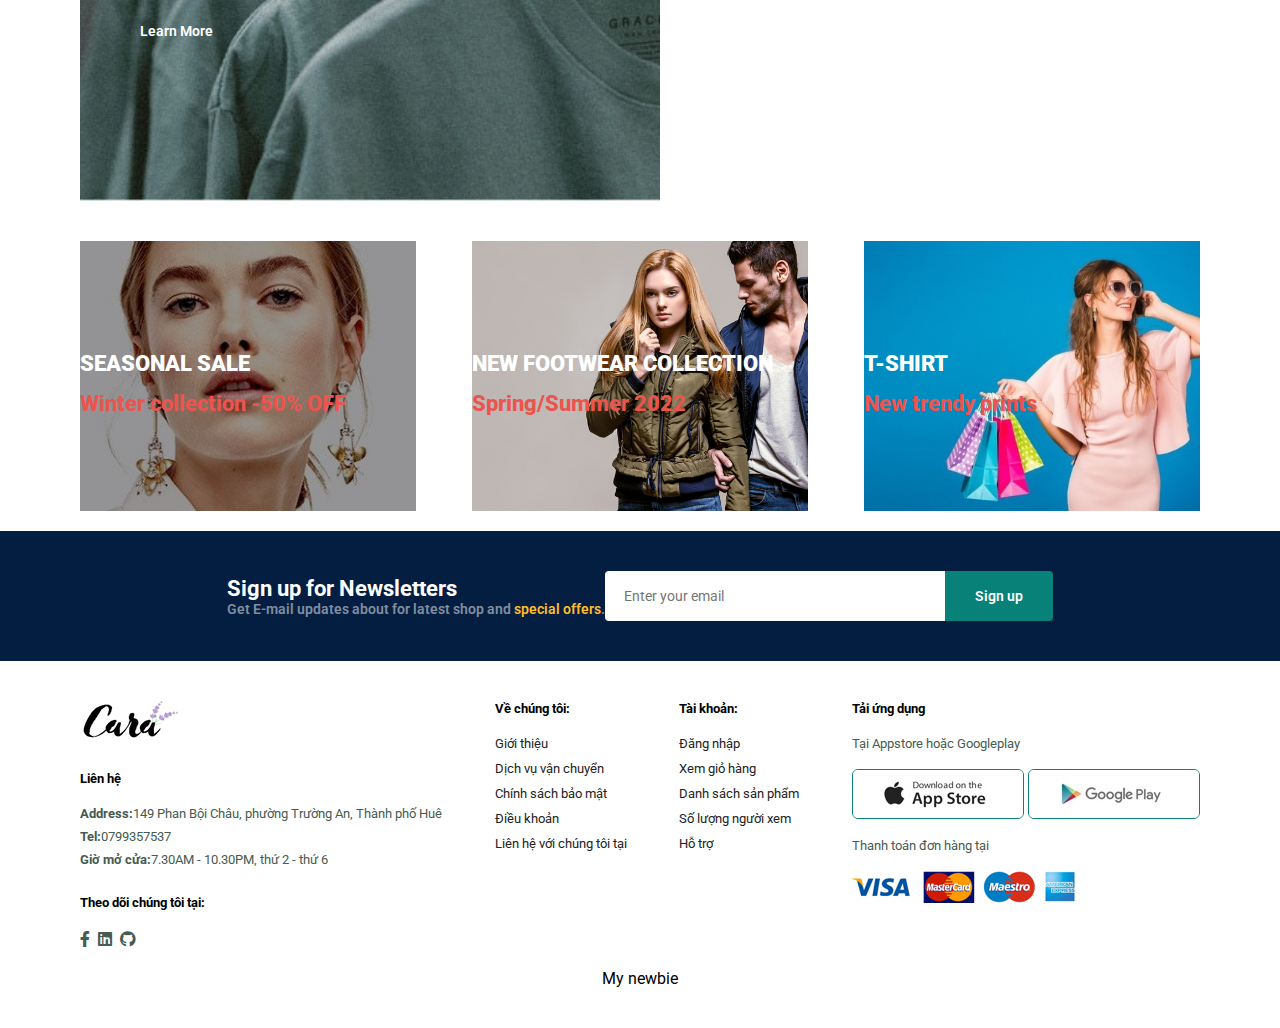
==== commit 1c39ee02: "--- Auto-Git Commit ---" ====
--- a/assets/index.html
+++ b/assets/index.html
@@ -38,16 +38,16 @@
     </section>
     <!-- quảng cáo -->
     <section id="hero">
-      <h4>Trace-in-offer</h4>
-      <h1>Super value deals</h1>
-      <h2>On all products</h2>
-      <p>Save move with coupons & up to 70% off!</p>
+      <h4>Hãy cập nhật trang web của chúng tôi để biết thêm nhiều sản phẩm mới</h4>
+      <h1>Siêu giảm giá</h1>
+      <h2>Tất cả sản phẩm</h2>
+      <p>Tất cả sản phẩm trong cửa hàng sẽ được giảm đến 70% giá trị từng món hàng trong ngày hôm nay!</p>
       <button>Shop now!</button>
     </section>
     <section id="feature" class="section-p1">
       <div class="fe-box">
         <img src="../assets/img/features/f1.png" alt="" />
-        <h6>Free Shipping</h6>
+        <h6>Miễn phí vận chuyển</h6>
       </div>
       <div class="fe-box">
         <img src="../assets/img/features/f2.png" alt="" />
@@ -55,11 +55,11 @@
       </div>
       <div class="fe-box">
         <img src="../assets/img/features/f3.png" alt="" />
-        <h6>Save Money</h6>
+        <h6>Đặt hàng trực tuyến</h6>
       </div>
       <div class="fe-box">
         <img src="../assets/img/features/f4.png" alt="" />
-        <h6>Promotions</h6>
+        <h6>Khuyến mãi</h6>
       </div>
       <div class="fe-box">
         <img src="../assets/img/features/f5.png" alt="" />
@@ -67,7 +67,7 @@
       </div>
       <div class="fe-box">
         <img src="../assets/img/features/f6.png" alt="" />
-        <h6>F24/7 Support</h6>
+        <h6>Trợ giúp 24/7</h6>
       </div>
     </section>
     <!-- giỏ hàng -->
--- a/assets/style/style.css
+++ b/assets/style/style.css
@@ -747,11 +747,13 @@
     width: 40%;
 }
 
-#contact-details .details span{
+#contact-details .details span,
+#form-details form span{
     font-size: 12px;
 }
 
-#contact-details .details h2{
+#contact-details .details h2,
+#form-details form h2{
     font-size: 26px;
     line-height: 35px;
     padding: 20px 0;
@@ -786,6 +788,183 @@
 #contact-details .map iframe{
     width: 100%;
     height: 100%;
+}
+
+/* form liên hệ */
+
+#form-details{
+    display: flex;
+    align-items: center;
+    justify-content: space-between;
+    margin: 30px;
+    padding: 80px;
+    border: 1px solid #e1e1e1;
+}
+
+#form-details form{
+    width: 65%;
+    display: flex;
+    flex-direction: column;
+    align-items: flex-start;
+}
+
+#form-details form input,
+#form-details form textarea{
+    width: 100%;
+    padding: 12px 15px;
+    outline: none;
+    margin-bottom: 20px;
+    border: 1px solid #e1e1e1;
+}
+
+#form-details form button{
+    background-color: #088178;
+    color: #fff;
+}
+
+#form-details .people div{
+    padding-bottom: 25px;
+    display: flex;
+    align-items: flex-start;
+}
+
+#form-details .people div img{
+    width: 65px;
+    height: 65px;
+    object-fit: cover;
+    margin-right: 15px;
+}
+
+#form-details .people div p{
+    margin: 0;
+    font-size: 13px;
+    line-height: 25px;
+}
+
+#form-details .people div p span{
+    display: block;
+    font-size: 16px;
+    font-weight: 600;
+    color: #000;
+}
+
+/* giỏ hàng */
+
+#cart table{
+    width: 100%;
+    border-collapse: collapse;
+    table-layout: fixed;
+    white-space: nowrap;
+}
+
+#cart table img{
+    width: 70px;
+}
+
+#cart table td:nth-child(1){
+    width: 100px;
+    text-align: center;
+}
+
+#cart table td:nth-child(2){
+    width: 150px;
+    text-align: center;
+}
+
+#cart table td:nth-child(3){
+    width: 250px;
+    text-align: center;
+}
+
+#cart table td:nth-child(4),
+#cart table td:nth-child(5),
+#cart table td:nth-child(6){
+    width: 150px;
+    text-align: center;
+}
+
+#cart table td:nth-child(5) input{
+    width: 70px;
+    padding: 10px 5px 10px 15px;
+}
+
+#cart table thead{
+    border: 1px solid #e2e9e1;
+    border-left: none;
+    border-right: none;
+}
+
+#cart table thead td{
+    font-weight: 700;
+    text-transform: uppercase;
+    font-size: 13px;
+    padding: 18px 0;
+}
+
+#cart table tbody tr td{
+    padding-top: 15px;
+
+} 
+
+#cart table tbody td{
+    font-size: 13px;
+}
+
+/* thêm vào giỏ hàng */
+
+#cart{
+    overflow-x: auto;
+}
+
+#cart-add{
+    display: flex;
+    flex-wrap: wrap;
+    justify-content: space-between;
+}
+
+#coupon{
+    width: 50%;
+    margin-bottom: 30px;
+}
+
+#coupon h3,
+#subtotal h3{
+    padding-bottom: 15px;
+}
+
+#coupon input{
+    padding: 10px 20px;
+    outline: none;
+    width: 60%;
+    margin-right: 10px;
+    border: 1px solid #e2e9e1;
+}
+
+#coupon button,
+#subtotal button{
+    background-color: #088178;
+    color: #fff;
+    padding: 12px 20px;
+}
+
+#subtotal{
+    width: 50%;
+    margin-bottom: 30px;
+    border-top: 1px solid #e2e9e1;
+    padding: 30px;
+}
+
+#subtotal table{
+    border-collapse: collapse;
+    width: 100%;
+    margin-bottom: 20px;
+}
+
+#subtotal table td{
+    width: 50%;
+    border: 1px solid #e2e9e1;
+    padding: 10px;
+    font-size: 13px;
 }
 
 /* reponsive - chức năng thích ứng mọi thiết bị kết nối */
@@ -894,6 +1073,16 @@
     #newsletter .form {
         width: 70%;
     }
+
+    /* liên hệ */
+
+    #form-details{
+        padding: 40px;
+    }
+
+    #form-details form{
+        width: 50%;
+    }
 }
 
 /* điện thoại */
@@ -1022,4 +1211,38 @@
         margin: 30px auto 0 auto;
     }
 
+    /* liên hệ */
+
+    #contact-details{
+        flex-direction: column;
+    }
+
+    #contact-details .cdetails{
+        width: 100%;
+        margin-bottom: 30px;
+    }
+
+    #contact-details .map{
+        width: 100%;
+    }
+
+    #form-details{
+        width: 100%;
+        margin-top: 30px;
+    }
+
+    /* giỏ hàng */
+
+    #cart-add{
+        flex-direction: column;
+    }
+
+    #coupon{
+        width: 100%;
+    }
+
+    #subtotal{
+        width: 100%;
+        padding: 20px;
+    }
 }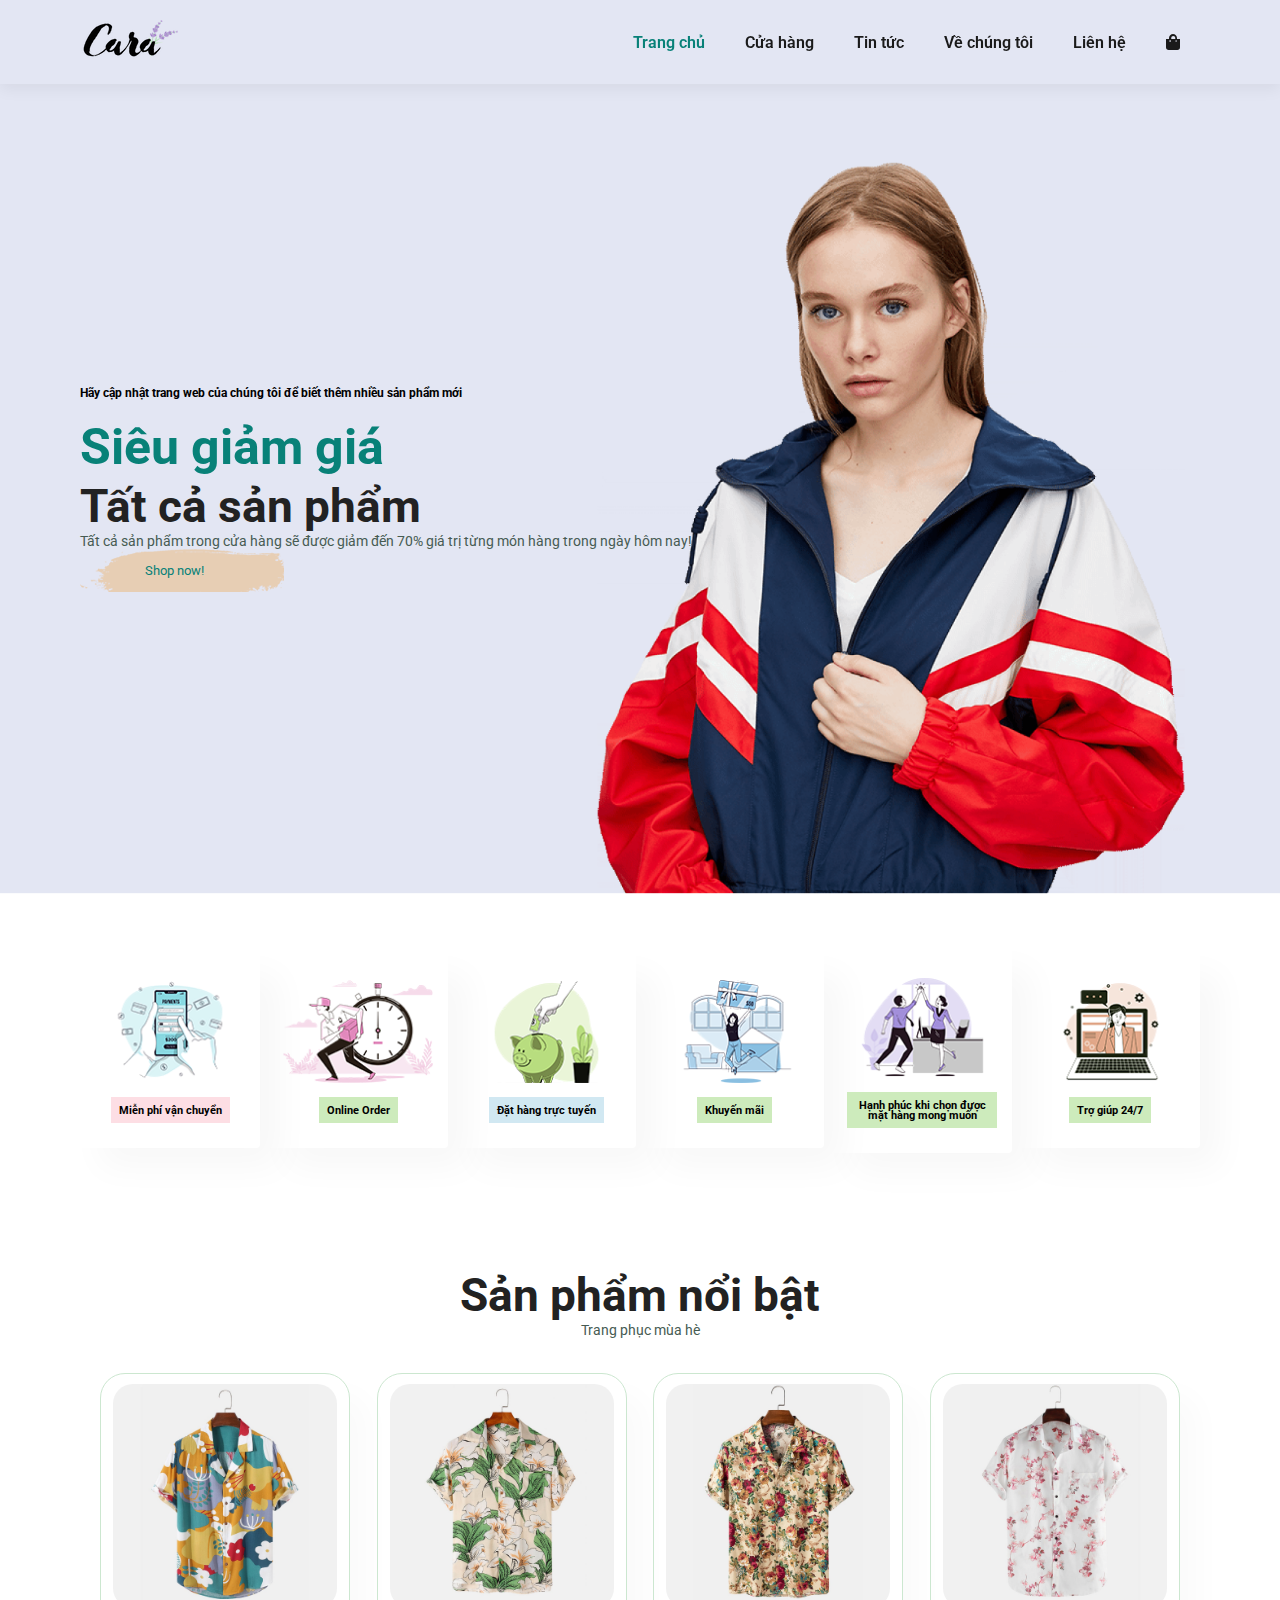
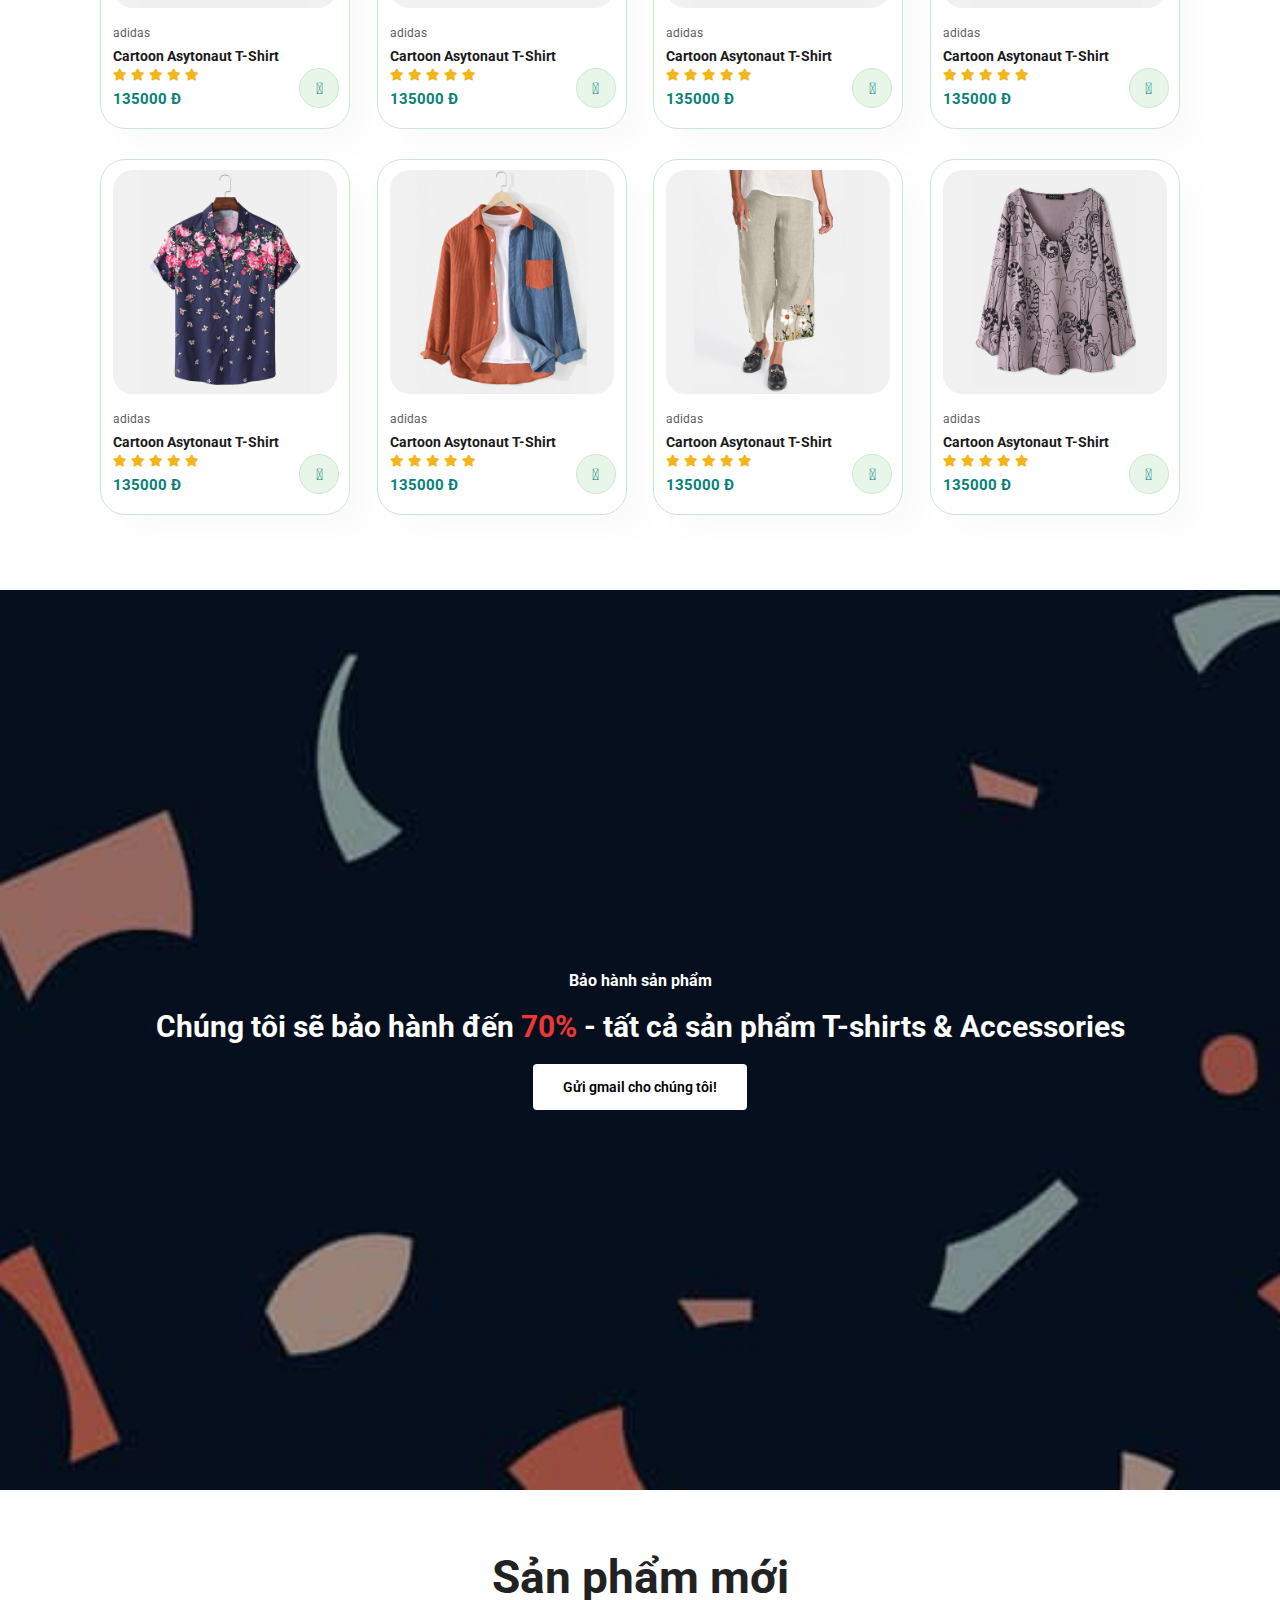
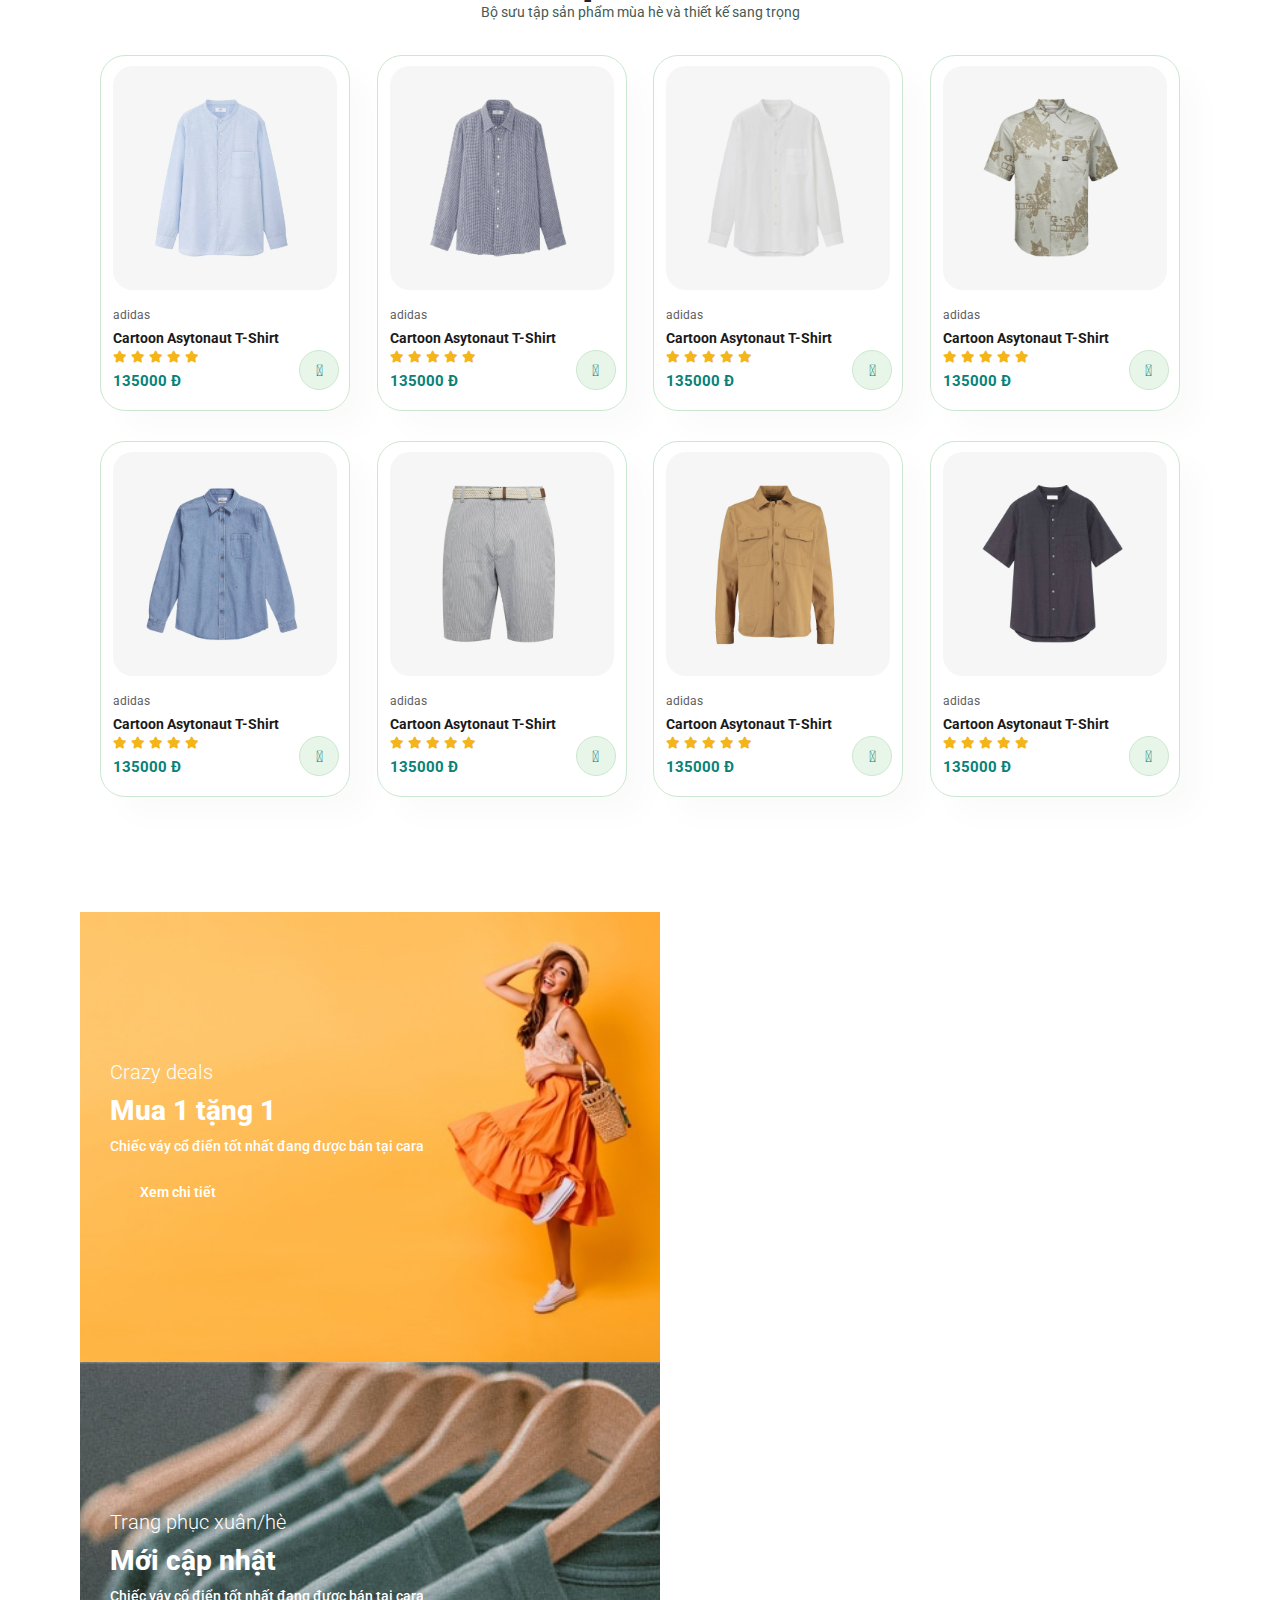
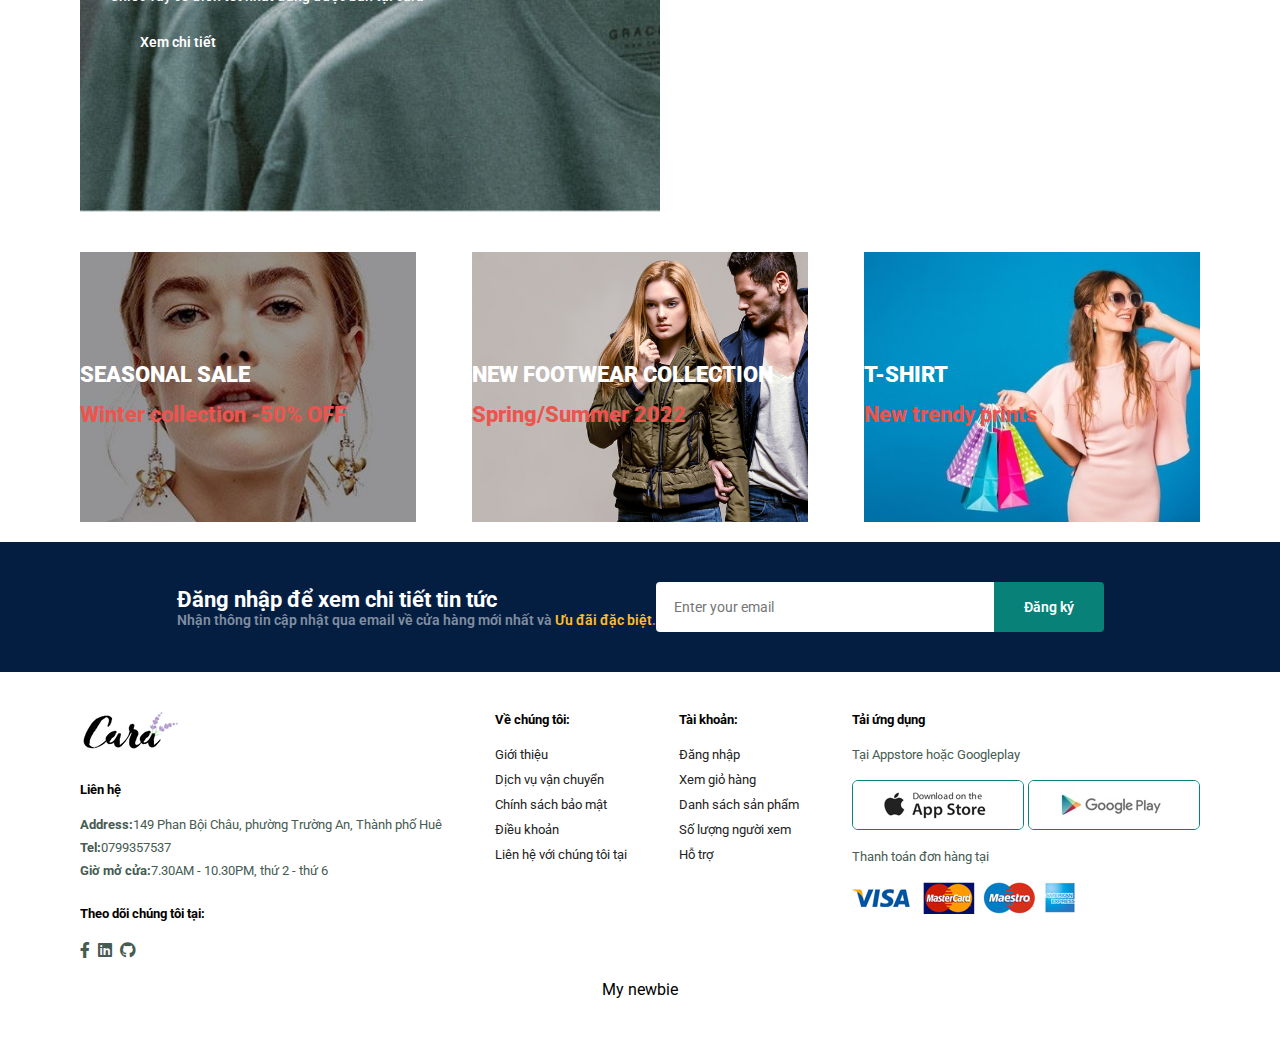
==== commit 0e4b8ebb: "--- Auto-Git Commit ---" ====
--- a/assets/index.html
+++ b/assets/index.html
@@ -63,7 +63,7 @@
       </div>
       <div class="fe-box">
         <img src="../assets/img/features/f5.png" alt="" />
-        <h6>Happy Sell</h6>
+        <h6>Hạnh phúc khi chọn được mặt hàng mong muốn</h6>
       </div>
       <div class="fe-box">
         <img src="../assets/img/features/f6.png" alt="" />
@@ -72,8 +72,8 @@
     </section>
     <!-- giỏ hàng -->
     <section id="product1" class="section-p1">
-      <h2>Featured Products</h2>
-      <p>Summer Collection New Modern Design</p>
+      <h2>Sản phẩm nổi bật</h2>
+      <p>Trang phục mùa hè</p>
       <div class="pro-container">
         <div class="pro">
           <img src="../assets/img/products/f1.jpg" alt="" />
@@ -87,7 +87,7 @@
               <i class="fa fa-star"></i>
               <i class="fa fa-star"></i>
             </div>
-            <h4>$78</h4>
+            <h4>135000 Đ</h4>
           </div>
           <a href="#"><i class="fal fa-shopping-cart cart"></i></a>
         </div>
@@ -103,7 +103,7 @@
               <i class="fa fa-star"></i>
               <i class="fa fa-star"></i>
             </div>
-            <h4>$78</h4>
+            <h4>135000 Đ</h4>
           </div>
           <a href="#"><i class="fal fa-shopping-cart cart"></i></a>
         </div>
@@ -119,7 +119,7 @@
               <i class="fa fa-star"></i>
               <i class="fa fa-star"></i>
             </div>
-            <h4>$78</h4>
+            <h4>135000 Đ</h4>
           </div>
           <a href="#"><i class="fal fa-shopping-cart cart"></i></a>
         </div>
@@ -135,7 +135,7 @@
               <i class="fa fa-star"></i>
               <i class="fa fa-star"></i>
             </div>
-            <h4>$78</h4>
+            <h4>135000 Đ</h4>
           </div>
           <a href="#"><i class="fal fa-shopping-cart cart"></i></a>
         </div>
@@ -151,7 +151,7 @@
               <i class="fa fa-star"></i>
               <i class="fa fa-star"></i>
             </div>
-            <h4>$78</h4>
+            <h4>135000 Đ</h4>
           </div>
           <a href="#"><i class="fal fa-shopping-cart cart"></i></a>
         </div>
@@ -167,7 +167,7 @@
               <i class="fa fa-star"></i>
               <i class="fa fa-star"></i>
             </div>
-            <h4>$78</h4>
+            <h4>135000 Đ</h4>
           </div>
           <a href="#"><i class="fal fa-shopping-cart cart"></i></a>
         </div>
@@ -183,7 +183,7 @@
               <i class="fa fa-star"></i>
               <i class="fa fa-star"></i>
             </div>
-            <h4>$78</h4>
+            <h4>135000 Đ</h4>
           </div>
           <a href="#"><i class="fal fa-shopping-cart cart"></i></a>
         </div>
@@ -199,7 +199,7 @@
               <i class="fa fa-star"></i>
               <i class="fa fa-star"></i>
             </div>
-            <h4>$78</h4>
+            <h4>135000 Đ</h4>
           </div>
           <a href="#"><i class="fal fa-shopping-cart cart"></i></a>
         </div>
@@ -207,14 +207,14 @@
     </section>
     <!-- banner -->
     <section id="banner" class="section-m1">
-      <h4>Repair Service</h4>
-      <h2>Up to <span>70% Off</span> - all T-shirts & Accessories</h2>
-      <button class="normal">Explore More</button>
+      <h4>Bảo hành sản phẩm</h4>
+      <h2>Chúng tôi sẽ bảo hành đến <span>70%</span> - tất cả sản phẩm T-shirts & Accessories</h2>
+      <button class="normal">Gửi gmail cho chúng tôi!</button>
     </section>
     <!-- giỏ hàng banner -->
     <section id="product1" class="section-p1">
-      <h2>New Arrivals</h2>
-      <p>Summer Collection New Modern Design</p>
+      <h2>Sản phẩm mới</h2>
+      <p>Bộ sưu tập sản phẩm mùa hè và thiết kế sang trọng</p>
       <div class="pro-container">
         <div class="pro">
           <img src="../assets/img/products/n1.jpg" alt="" />
@@ -228,7 +228,7 @@
               <i class="fa fa-star"></i>
               <i class="fa fa-star"></i>
             </div>
-            <h4>$78</h4>
+            <h4>135000 Đ</h4>
           </div>
           <a href="#"><i class="fal fa-shopping-cart cart"></i></a>
         </div>
@@ -244,7 +244,7 @@
               <i class="fa fa-star"></i>
               <i class="fa fa-star"></i>
             </div>
-            <h4>$78</h4>
+            <h4>135000 Đ</h4>
           </div>
           <a href="#"><i class="fal fa-shopping-cart cart"></i></a>
         </div>
@@ -260,7 +260,7 @@
               <i class="fa fa-star"></i>
               <i class="fa fa-star"></i>
             </div>
-            <h4>$78</h4>
+            <h4>135000 Đ</h4>
           </div>
           <a href="#"><i class="fal fa-shopping-cart cart"></i></a>
         </div>
@@ -276,7 +276,7 @@
               <i class="fa fa-star"></i>
               <i class="fa fa-star"></i>
             </div>
-            <h4>$78</h4>
+            <h4>135000 Đ</h4>
           </div>
           <a href="#"><i class="fal fa-shopping-cart cart"></i></a>
         </div>
@@ -292,7 +292,7 @@
               <i class="fa fa-star"></i>
               <i class="fa fa-star"></i>
             </div>
-            <h4>$78</h4>
+            <h4>135000 Đ</h4>
           </div>
           <a href="#"><i class="fal fa-shopping-cart cart"></i></a>
         </div>
@@ -308,7 +308,7 @@
               <i class="fa fa-star"></i>
               <i class="fa fa-star"></i>
             </div>
-            <h4>$78</h4>
+            <h4>135000 Đ</h4>
           </div>
           <a href="#"><i class="fal fa-shopping-cart cart"></i></a>
         </div>
@@ -324,7 +324,7 @@
               <i class="fa fa-star"></i>
               <i class="fa fa-star"></i>
             </div>
-            <h4>$78</h4>
+            <h4>135000 Đ</h4>
           </div>
           <a href="#"><i class="fal fa-shopping-cart cart"></i></a>
         </div>
@@ -340,7 +340,7 @@
               <i class="fa fa-star"></i>
               <i class="fa fa-star"></i>
             </div>
-            <h4>$78</h4>
+            <h4>135000 Đ</h4>
           </div>
           <a href="#"><i class="fal fa-shopping-cart cart"></i></a>
         </div>
@@ -350,15 +350,19 @@
     <section id="sm-banner" class="section-p1">
       <div class="banner-box">
         <h4>Crazy deals</h4>
-        <h2>Buy 1 get 1 free</h2>
-        <span>The best classic dress is on sale at cara</span>
-        <button class="white">Learn More</button>
+        <h2>Mua 1 tặng 1</h2>
+        <span>
+          Chiếc váy cổ điển tốt nhất đang được bán tại cara
+        </span>
+        <button class="white">Xem chi tiết</button>
       </div>
       <div class="banner-box banner-box2">
-        <h4>Spring/Summer</h4>
-        <h2>Upcomming season</h2>
-        <span>The best classic dress is on sale at cara</span>
-        <button class="white">Learn More</button>
+        <h4>Trang phục xuân/hè</h4>
+        <h2>Mới cập nhật</h2>
+        <span>
+          Chiếc váy cổ điển tốt nhất đang được bán tại cara
+        </span>
+        <button class="white">Xem chi tiết</button>
       </div>
     </section>
     <section id="banner3">
@@ -378,15 +382,15 @@
     <!-- tin tức -->
     <section id="newsletter" class="section-p1 section-m1">
       <div class="newstext">
-        <h4>Sign up for Newsletters</h4>
+        <h4>Đăng nhập để xem chi tiết tin tức</h4>
         <p>
-          Get E-mail updates about for latest shop and
-          <span>special offers</span>.
+          Nhận thông tin cập nhật qua email về cửa hàng mới nhất và
+          <span>Ưu đãi đặc biệt</span>.
         </p>
       </div>
       <div class="form">
         <input type="text" placeholder="Enter your email" />
-        <button type="submit" class="normal">Sign up</button>
+        <button type="submit" class="normal">Đăng ký</button>
       </div>
     </section>
     <!-- footer -->
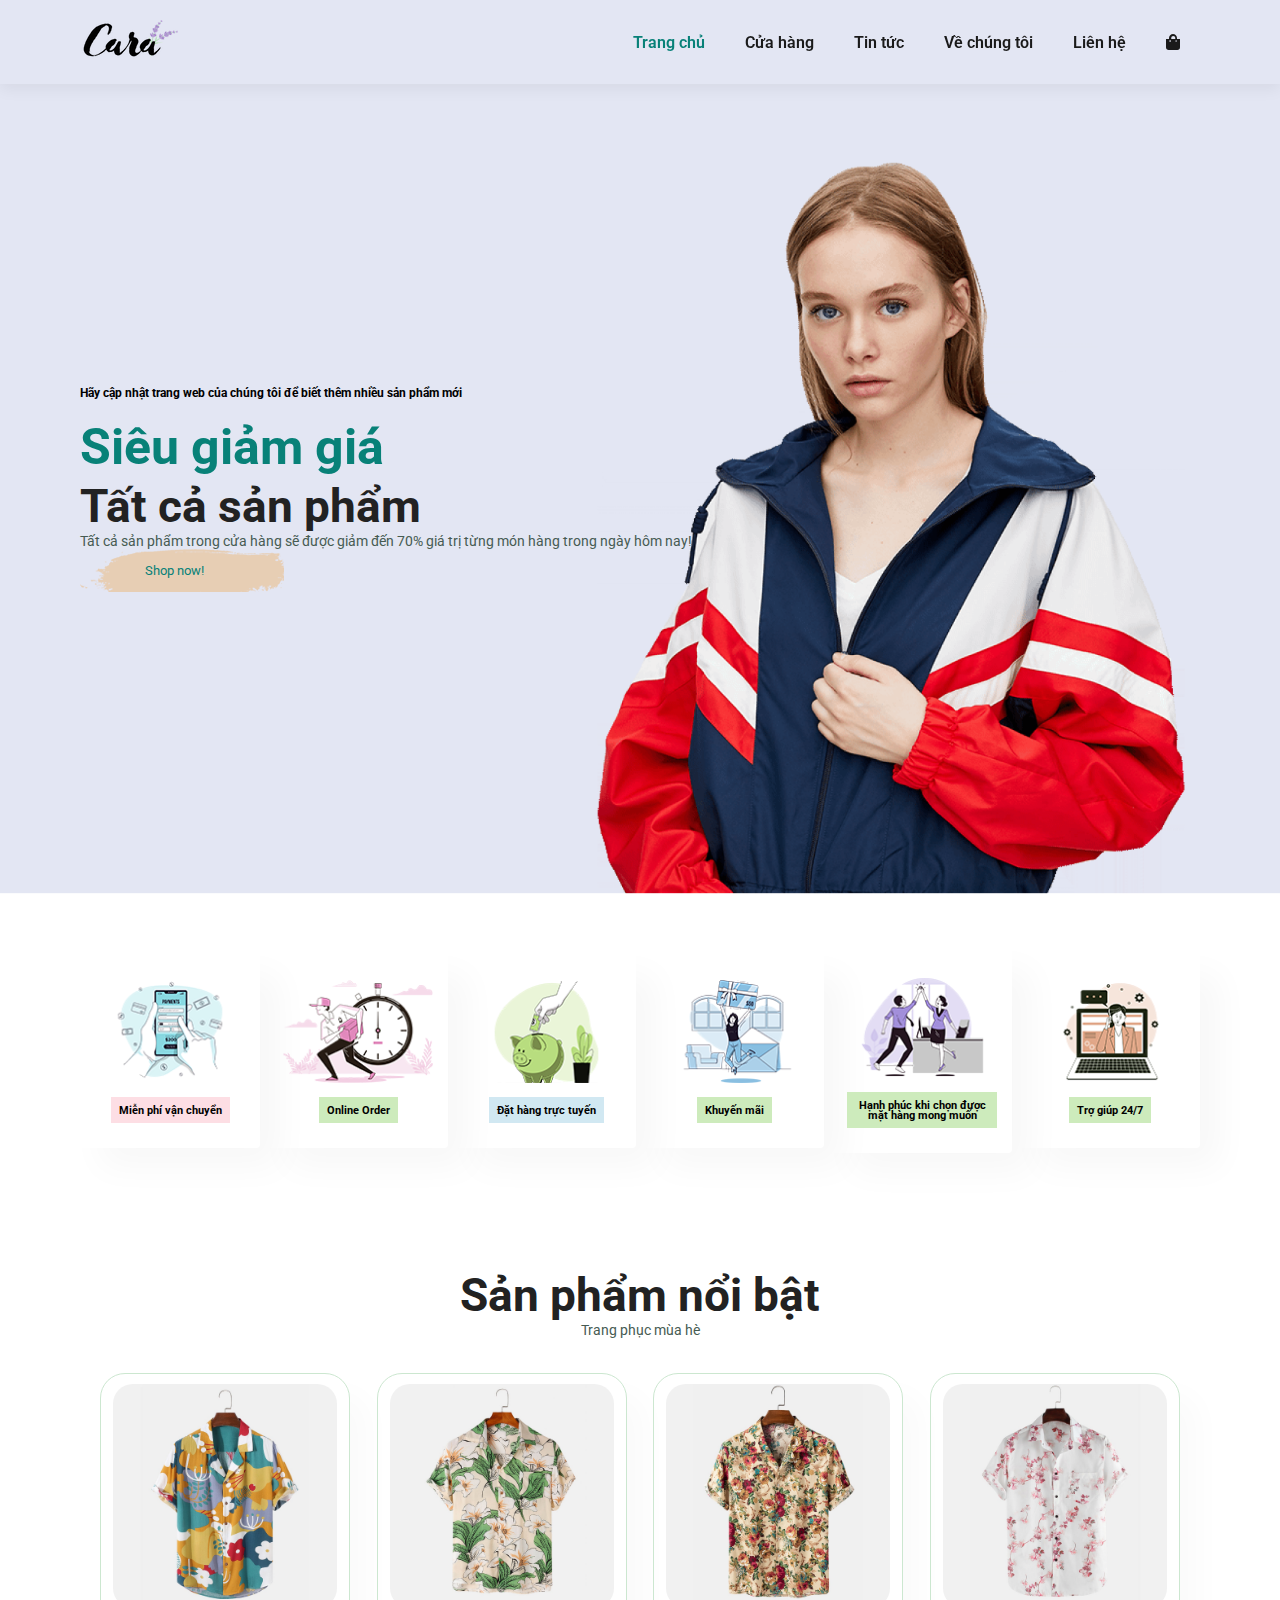
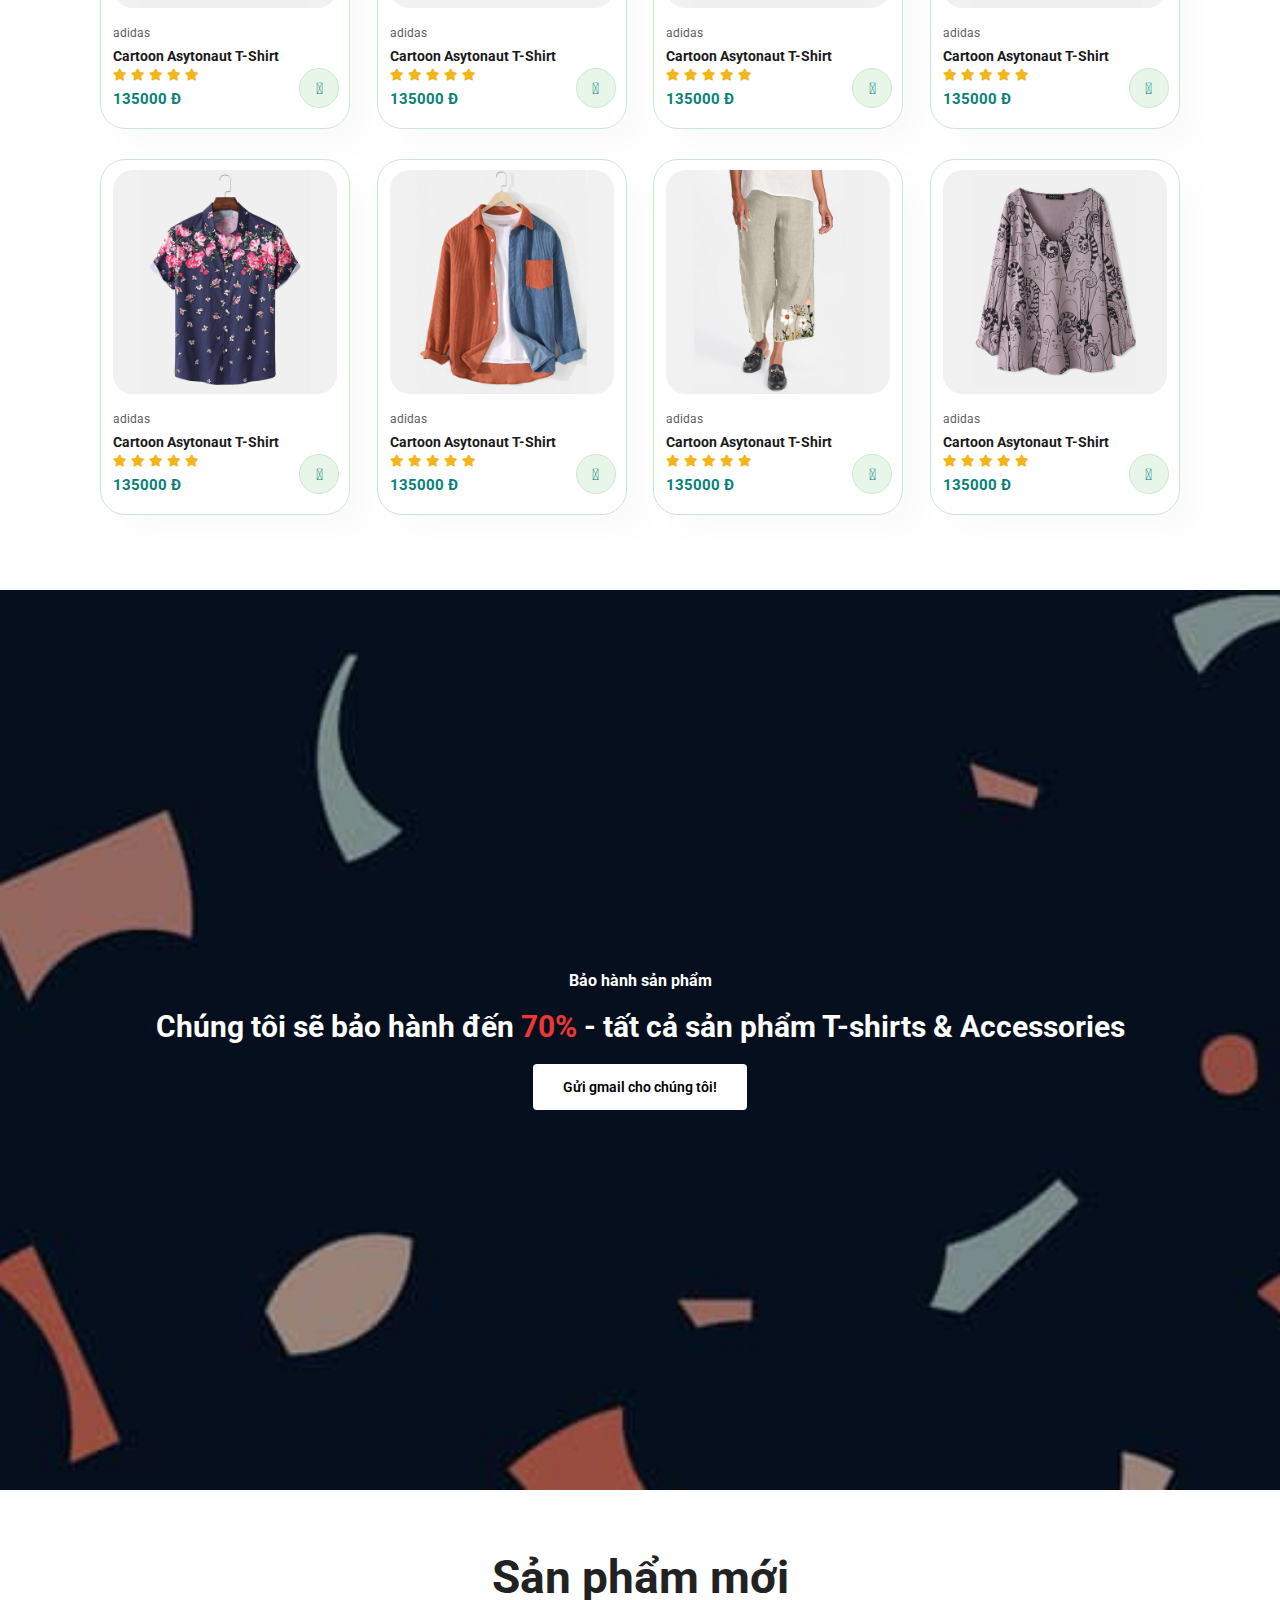
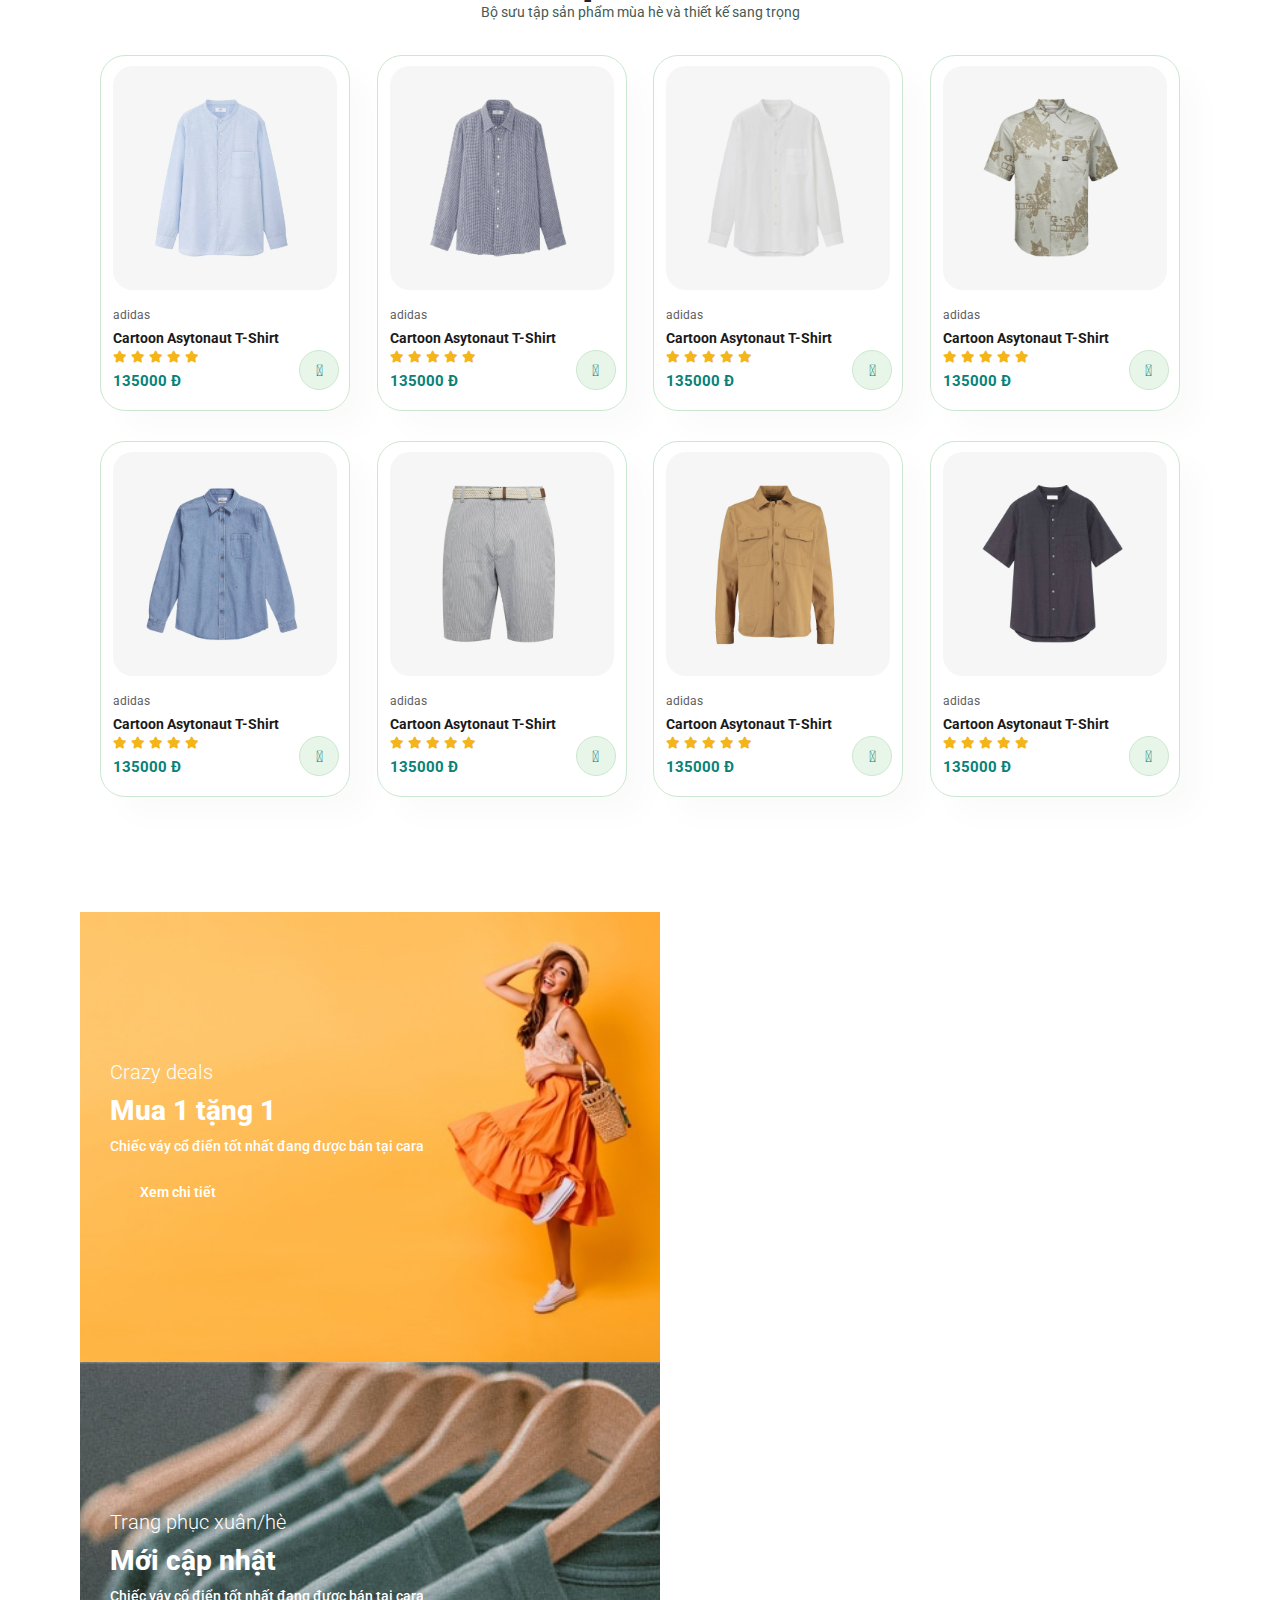
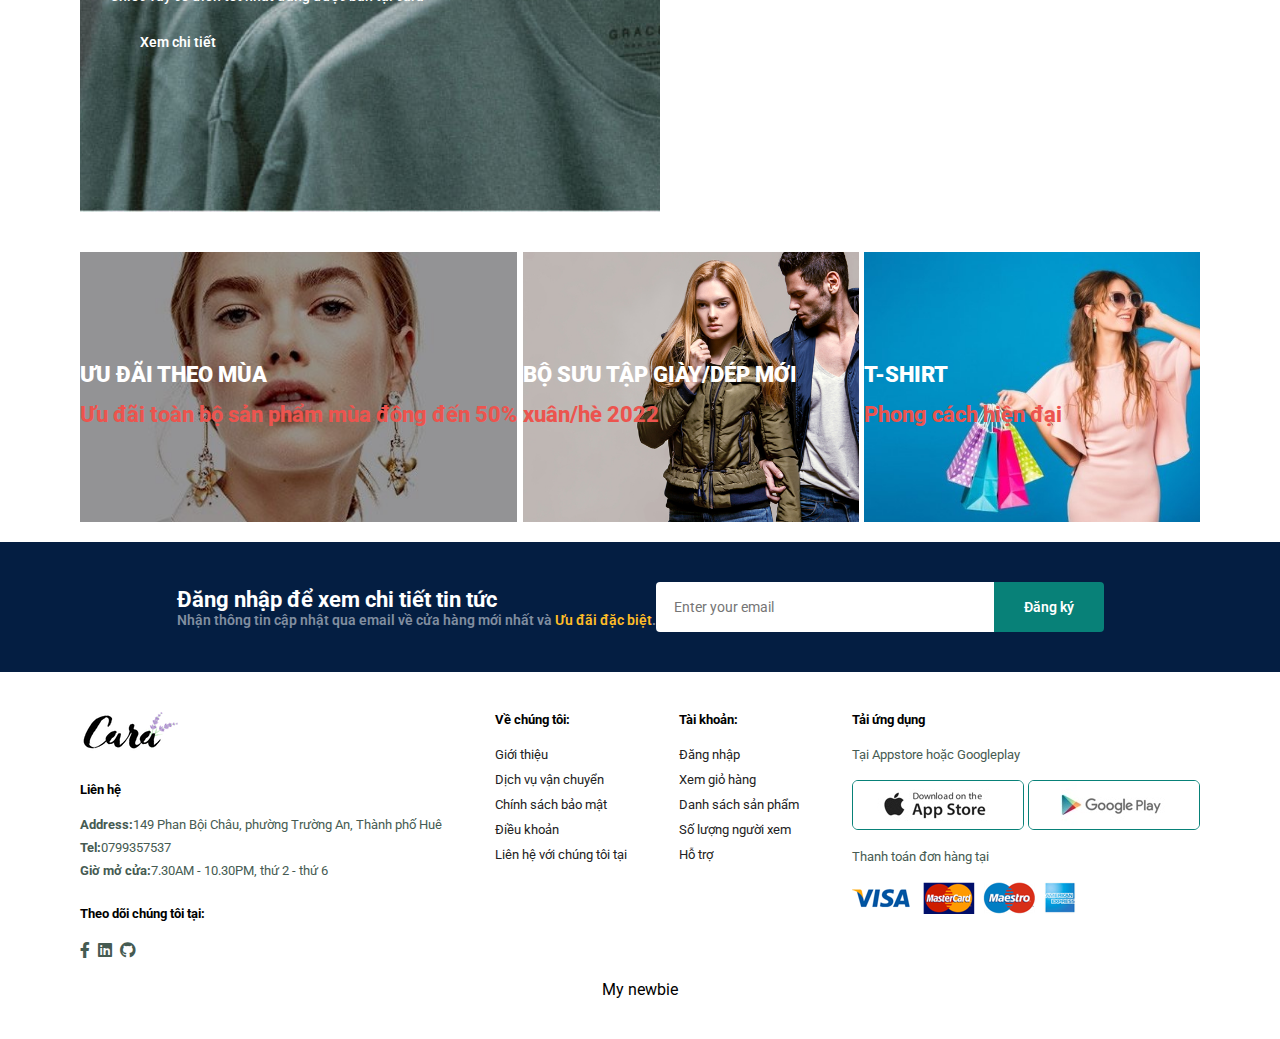
==== commit 02404ece: "hey" ====
--- a/assets/index.html
+++ b/assets/index.html
@@ -367,16 +367,16 @@
     </section>
     <section id="banner3">
       <div class="banner-box">
-        <h2>SEASONAL SALE</h2>
-        <h3>Winter collection -50% OFF</h3>
+        <h2>ƯU ĐÃI THEO MÙA</h2>
+        <h3>Ưu đãi toàn bộ sản phẩm mùa đông đến 50%</h3>
       </div>
       <div class="banner-box banner-box2">
-        <h2>NEW FOOTWEAR COLLECTION</h2>
-        <h3>Spring/Summer 2022</h3>
+        <h2>BỘ SƯU TẬP GIÀY/DÉP MỚI</h2>
+        <h3>xuân/hè 2022</h3>
       </div>
       <div class="banner-box banner-box3">
         <h2>T-SHIRT</h2>
-        <h3>New trendy prints</h3>
+        <h3>Phong cách hiện đại</h3>
       </div>
     </section>
     <!-- tin tức -->
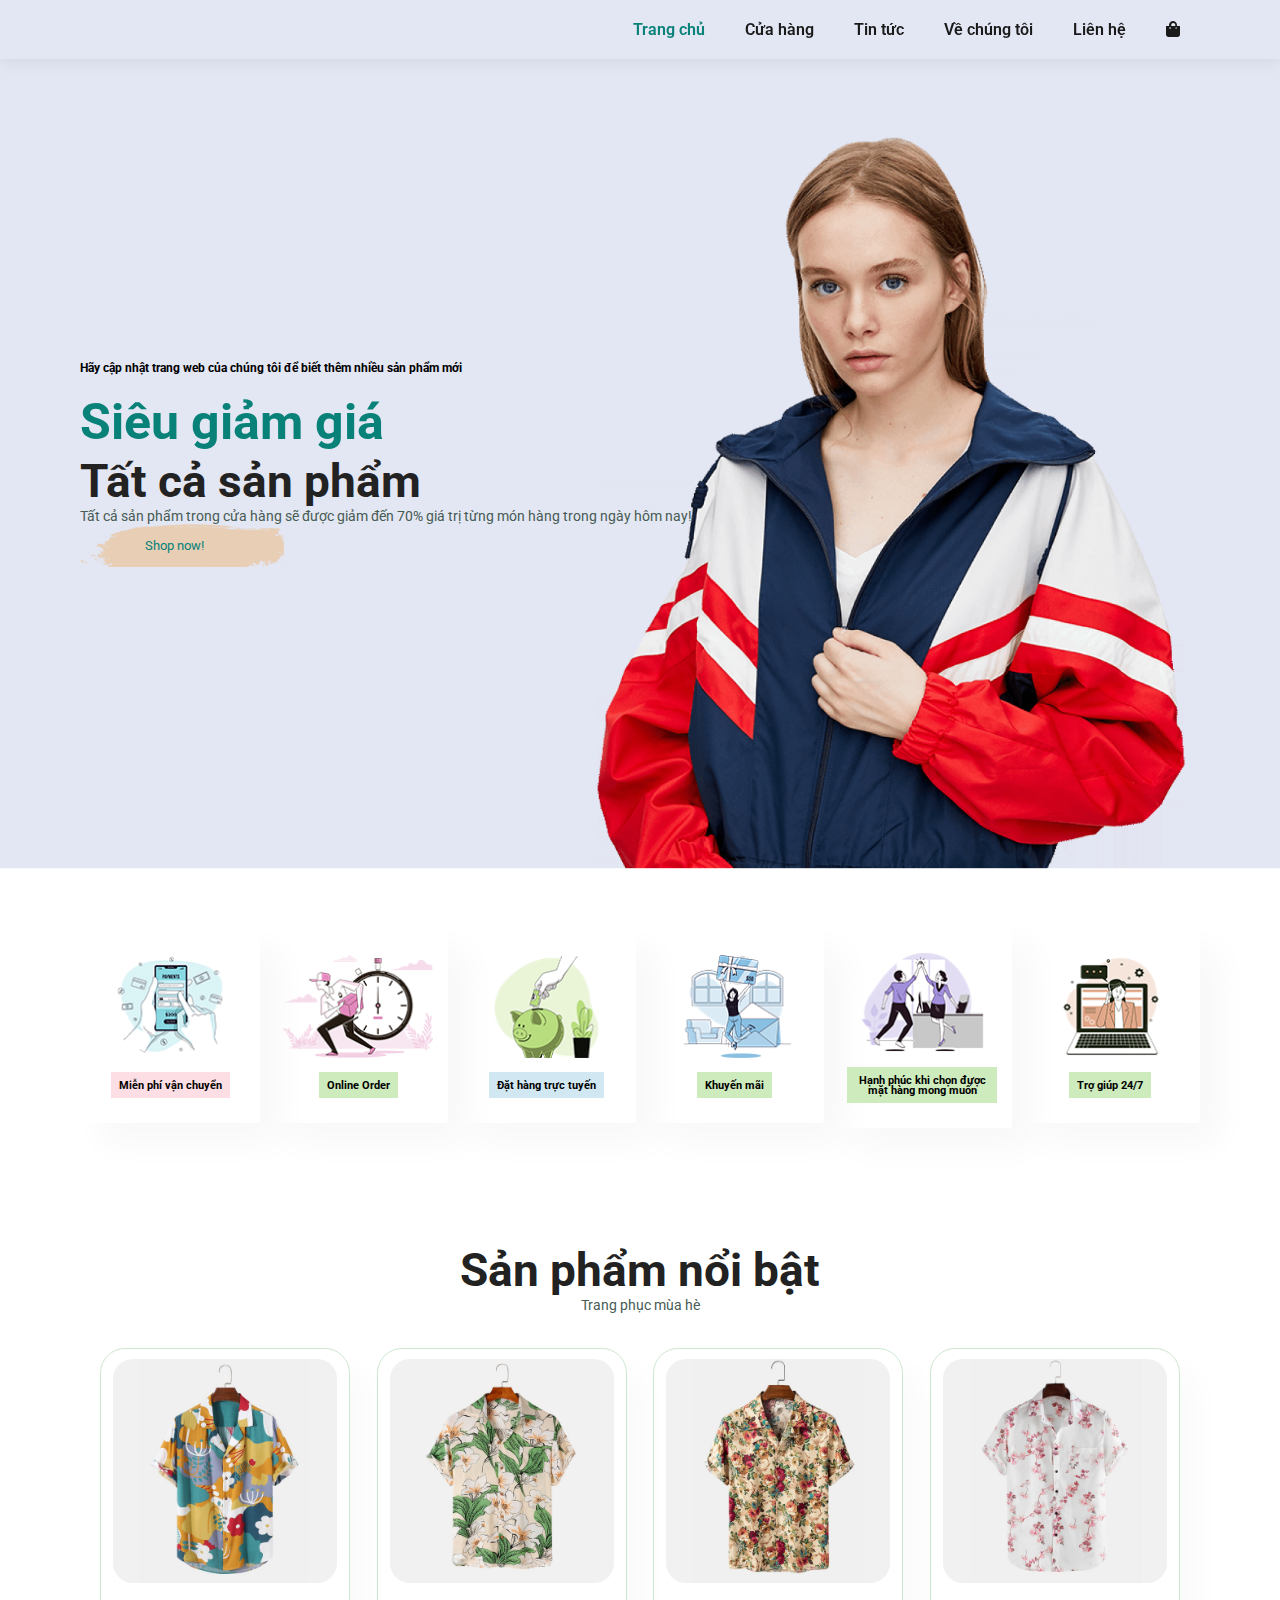
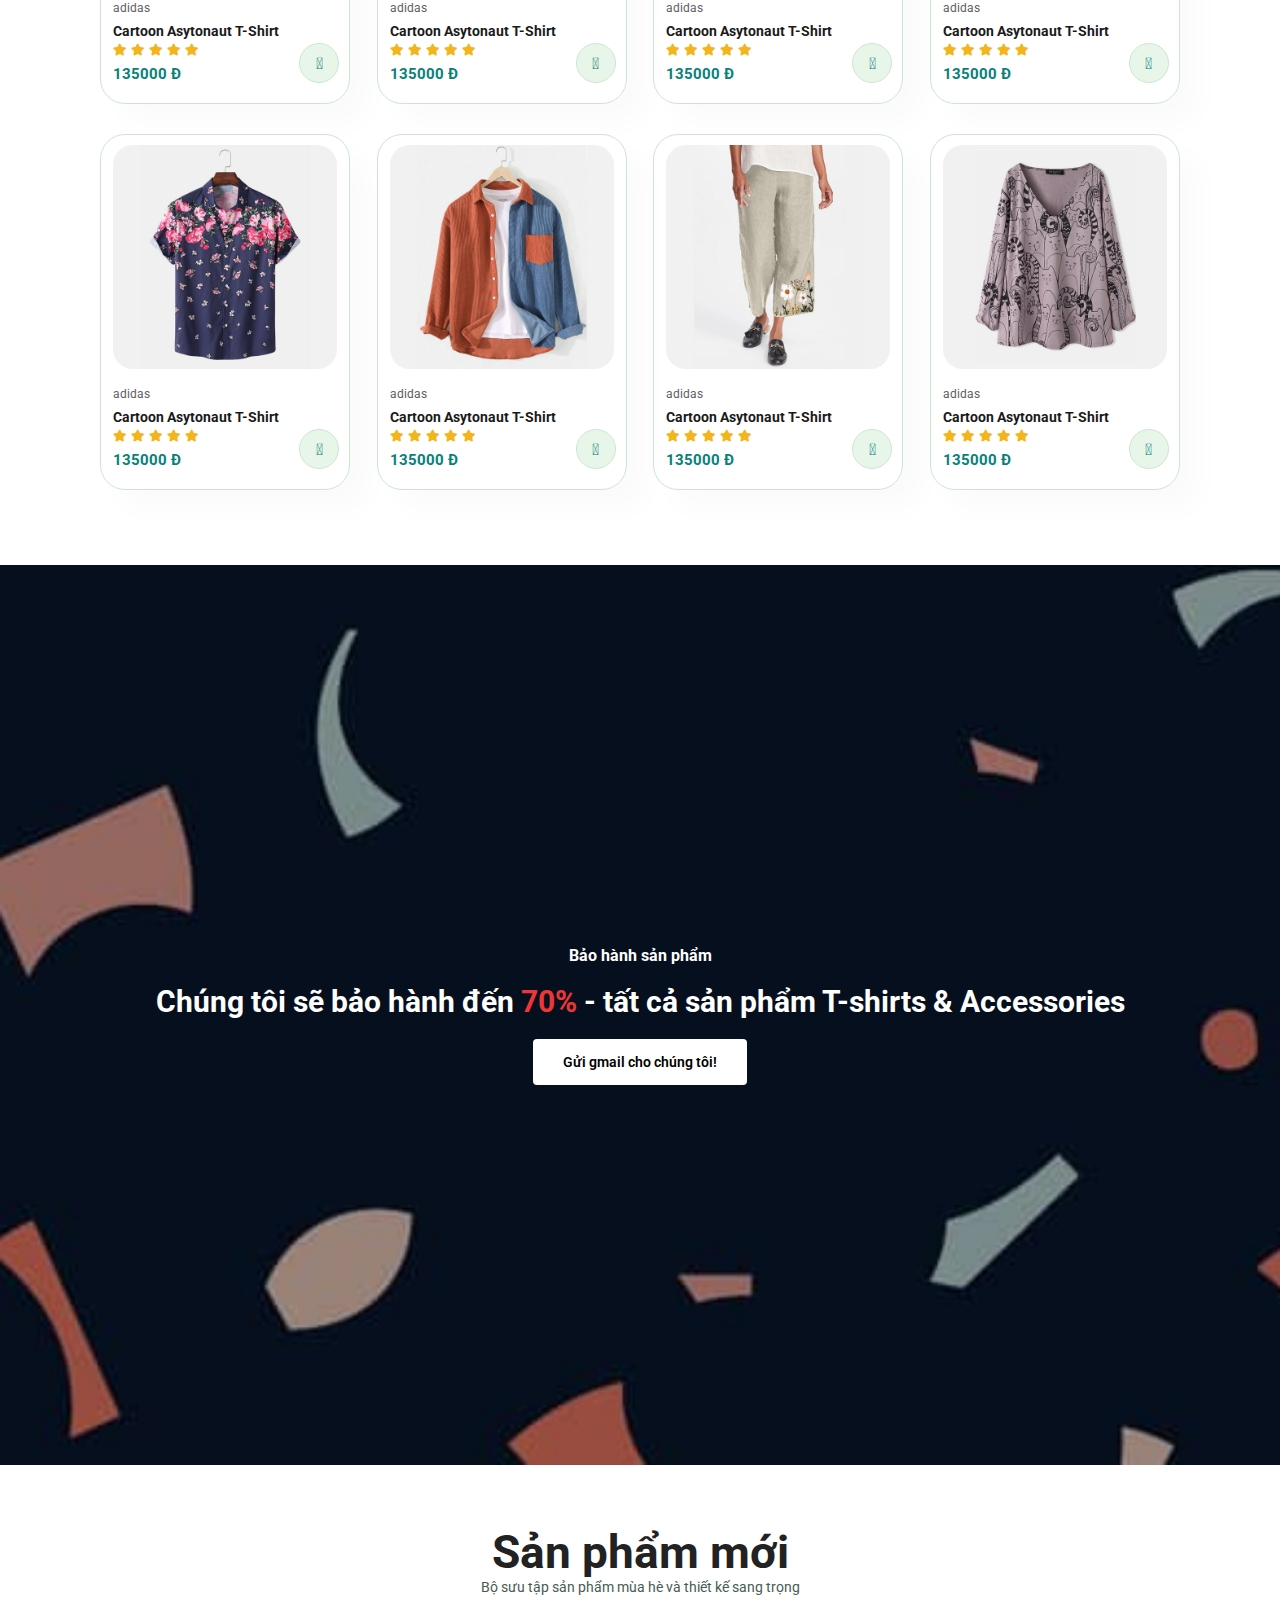
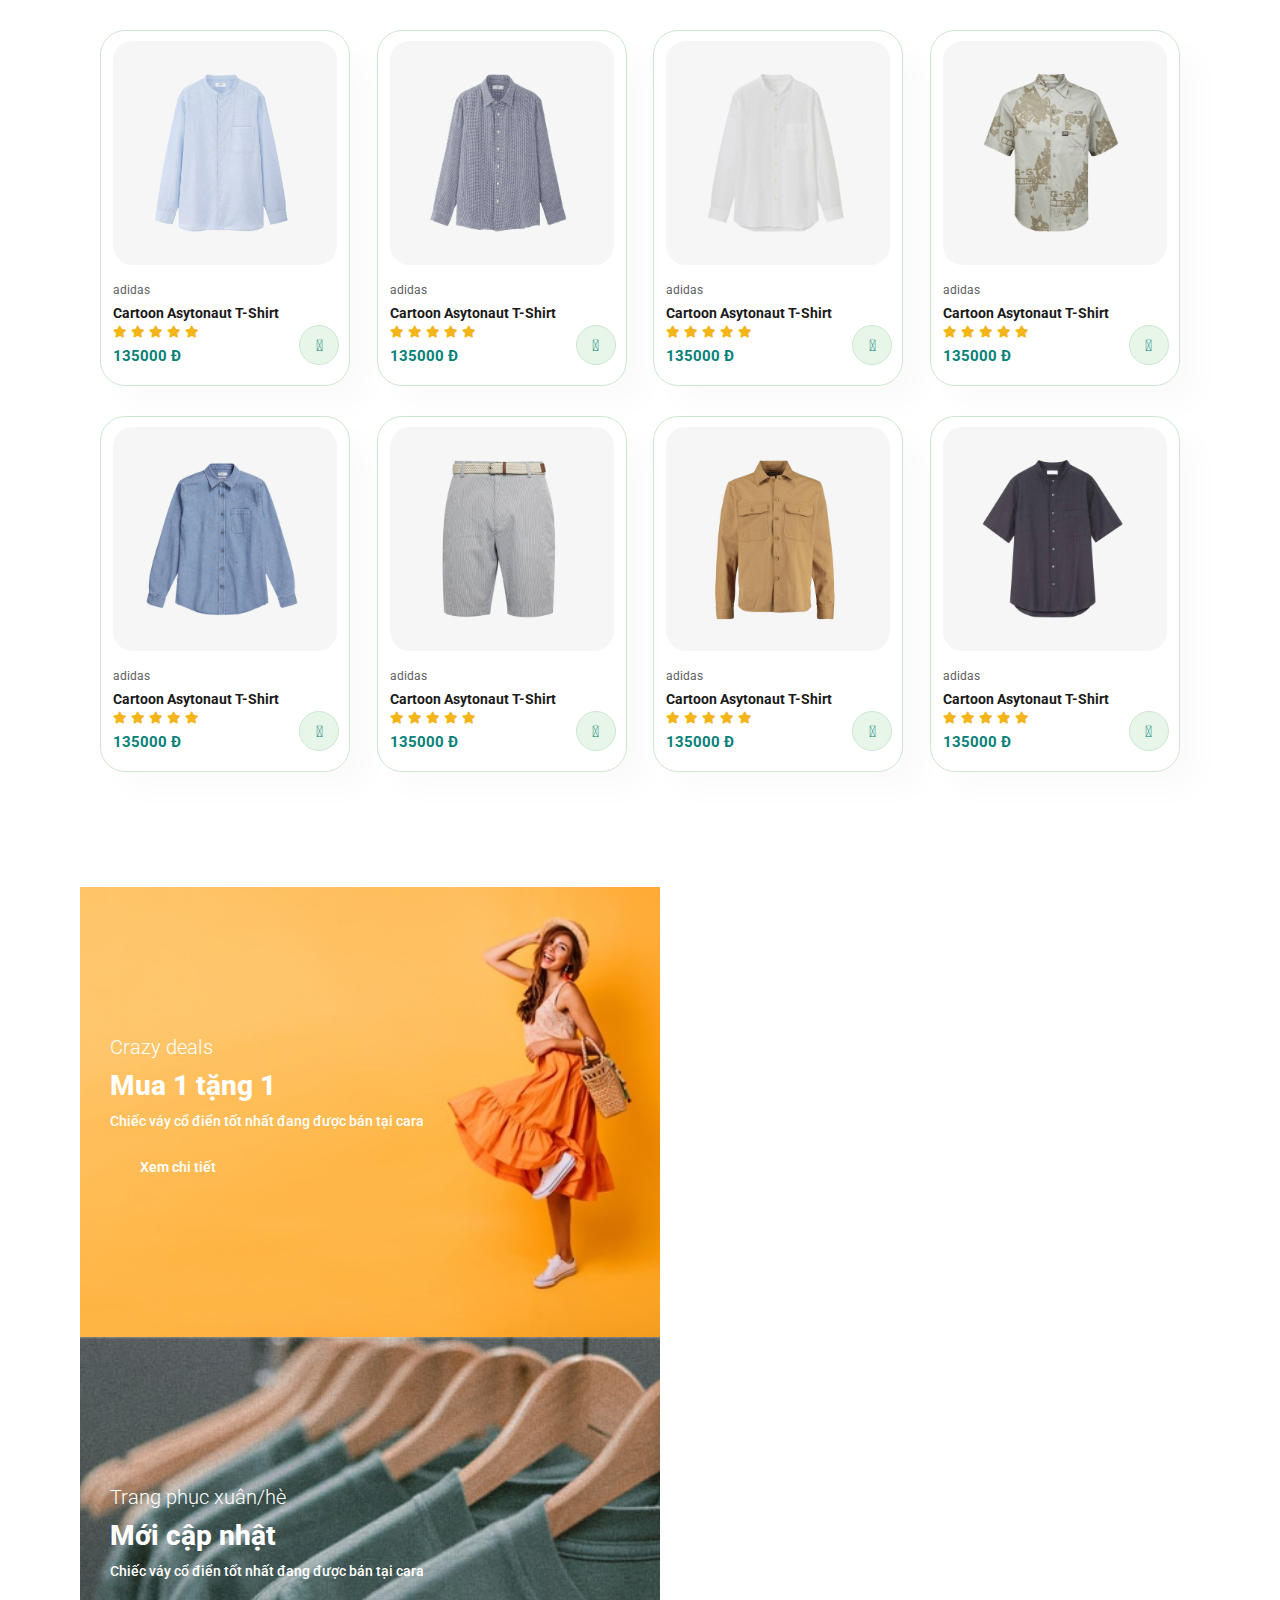
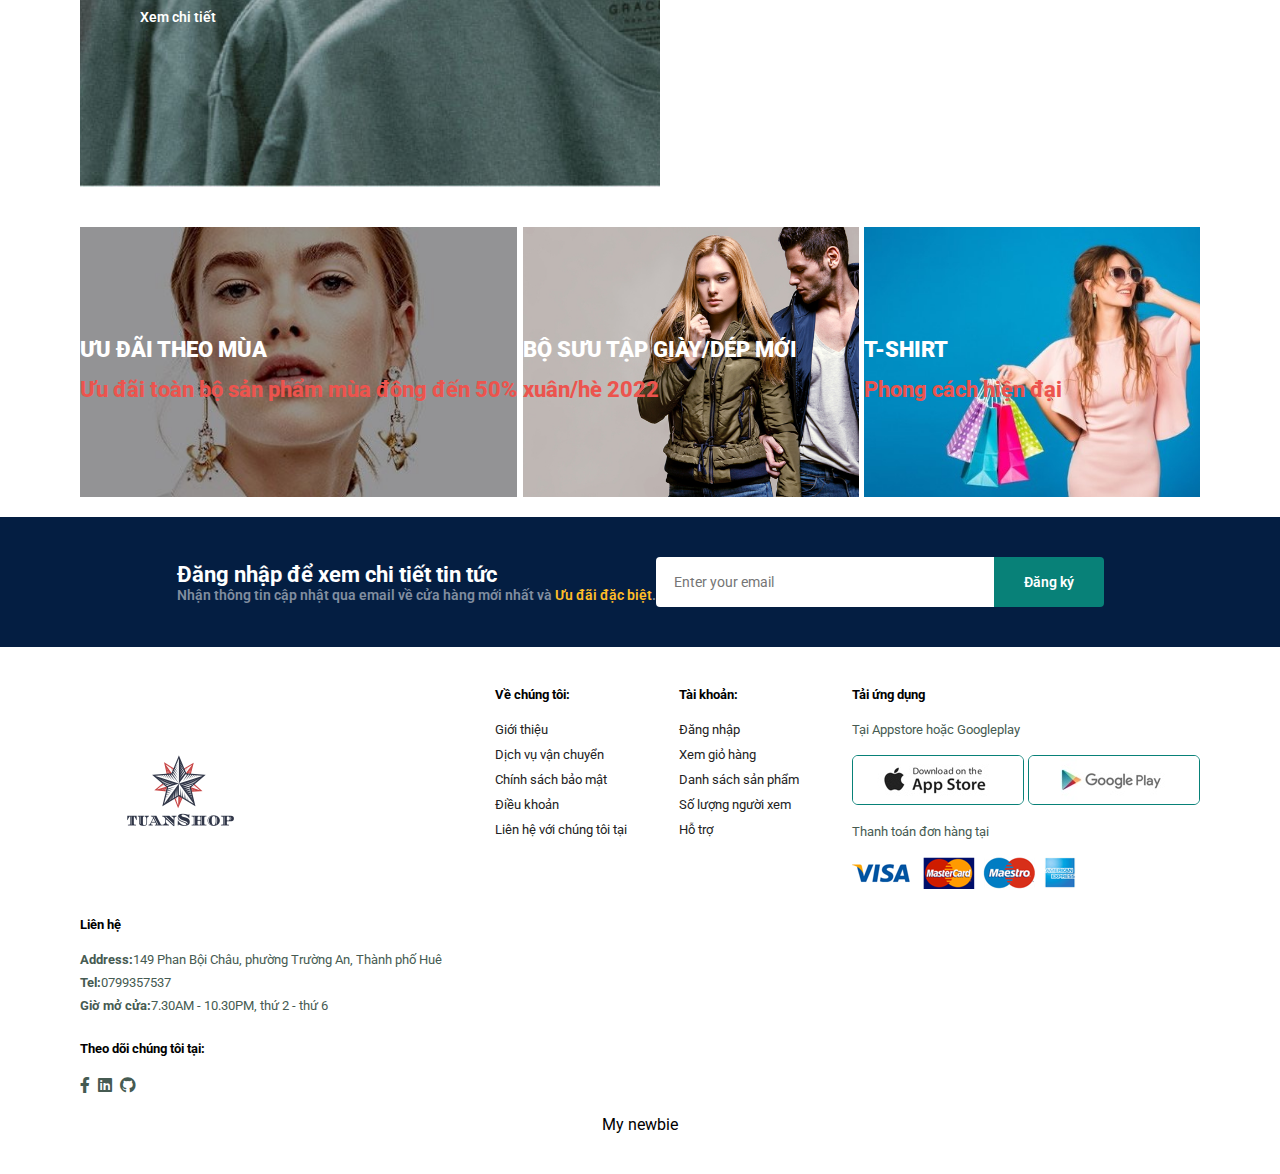
==== commit 2f76b3e7: "--- Auto-Git Commit ---" ====
--- a/assets/index.html
+++ b/assets/index.html
@@ -16,7 +16,7 @@
     <!-- menu -->
     <section id="header">
       <a href="#">
-        <img src="../assets/img/logo.png" class="logo" alt="" />
+        <img src="../assets/img/logo2.png" class="logo" alt="" />
       </a>
       <div>
         <ul id="navbar">
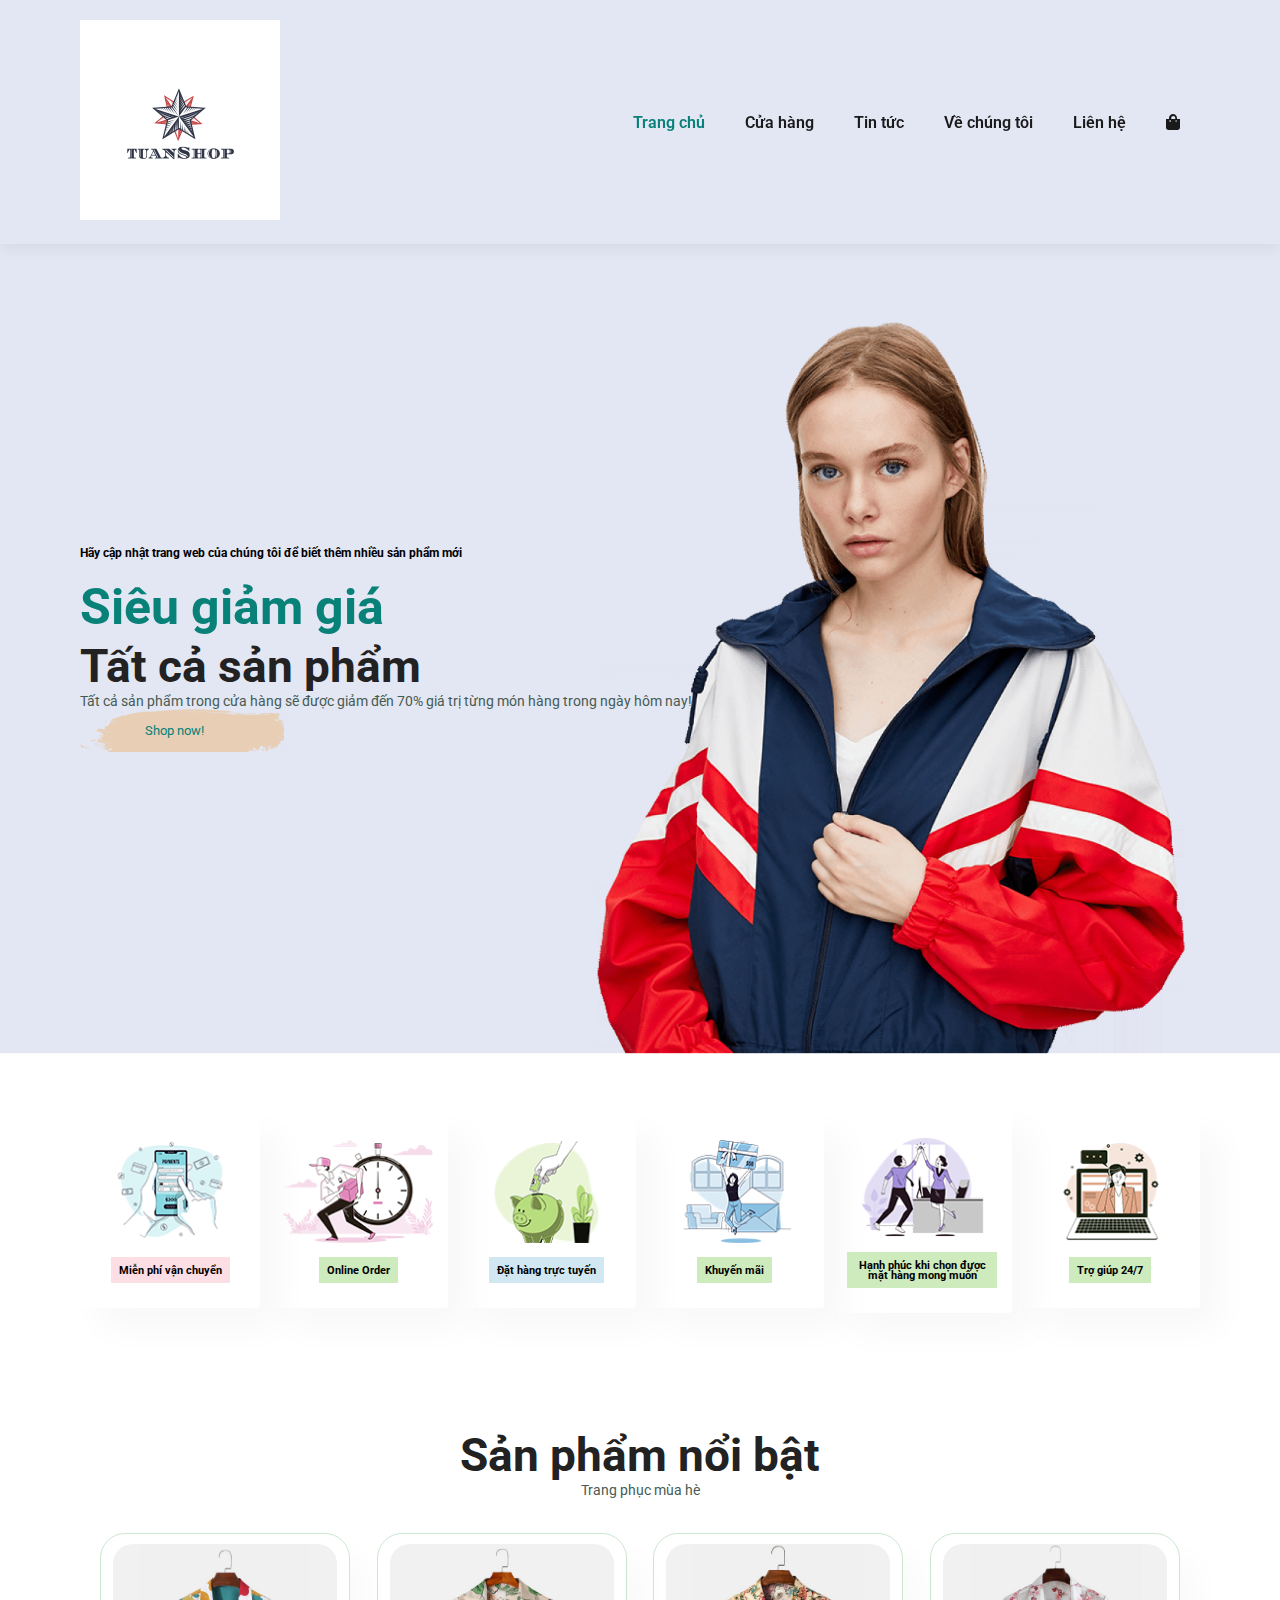
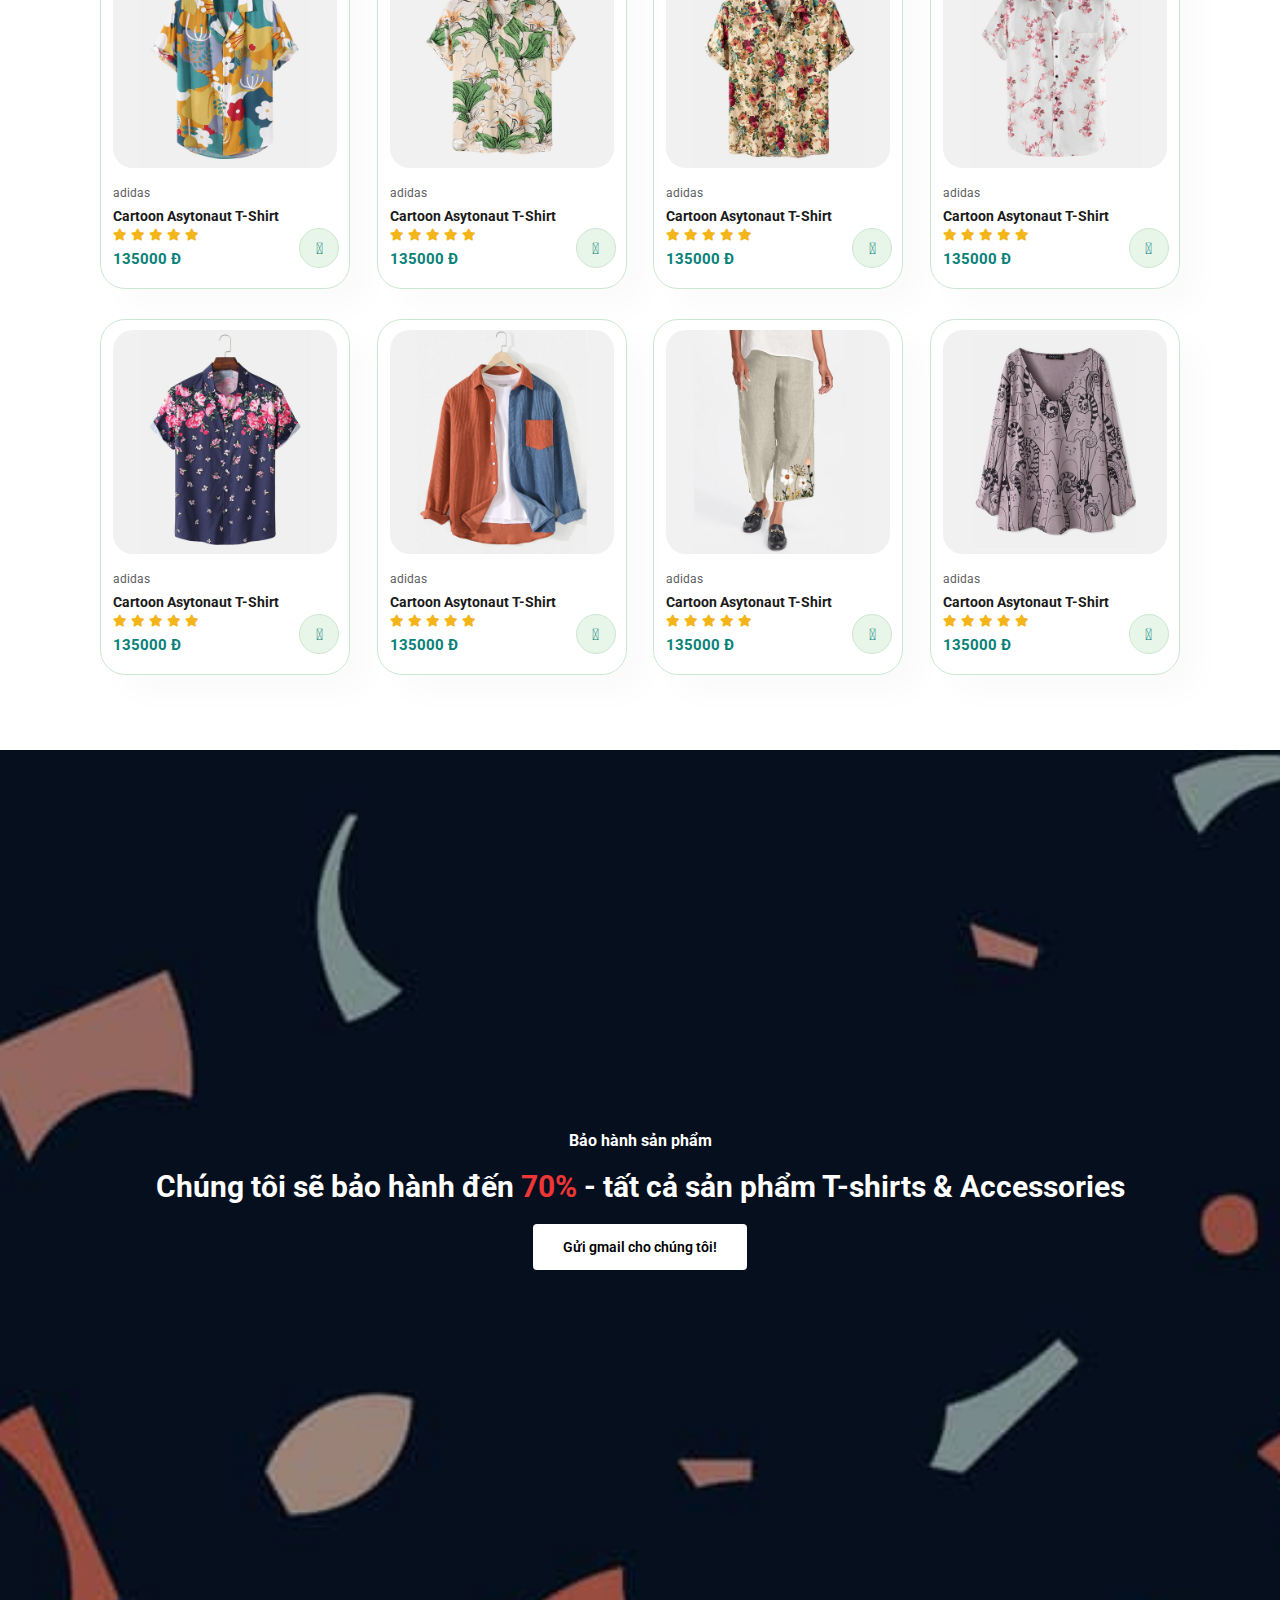
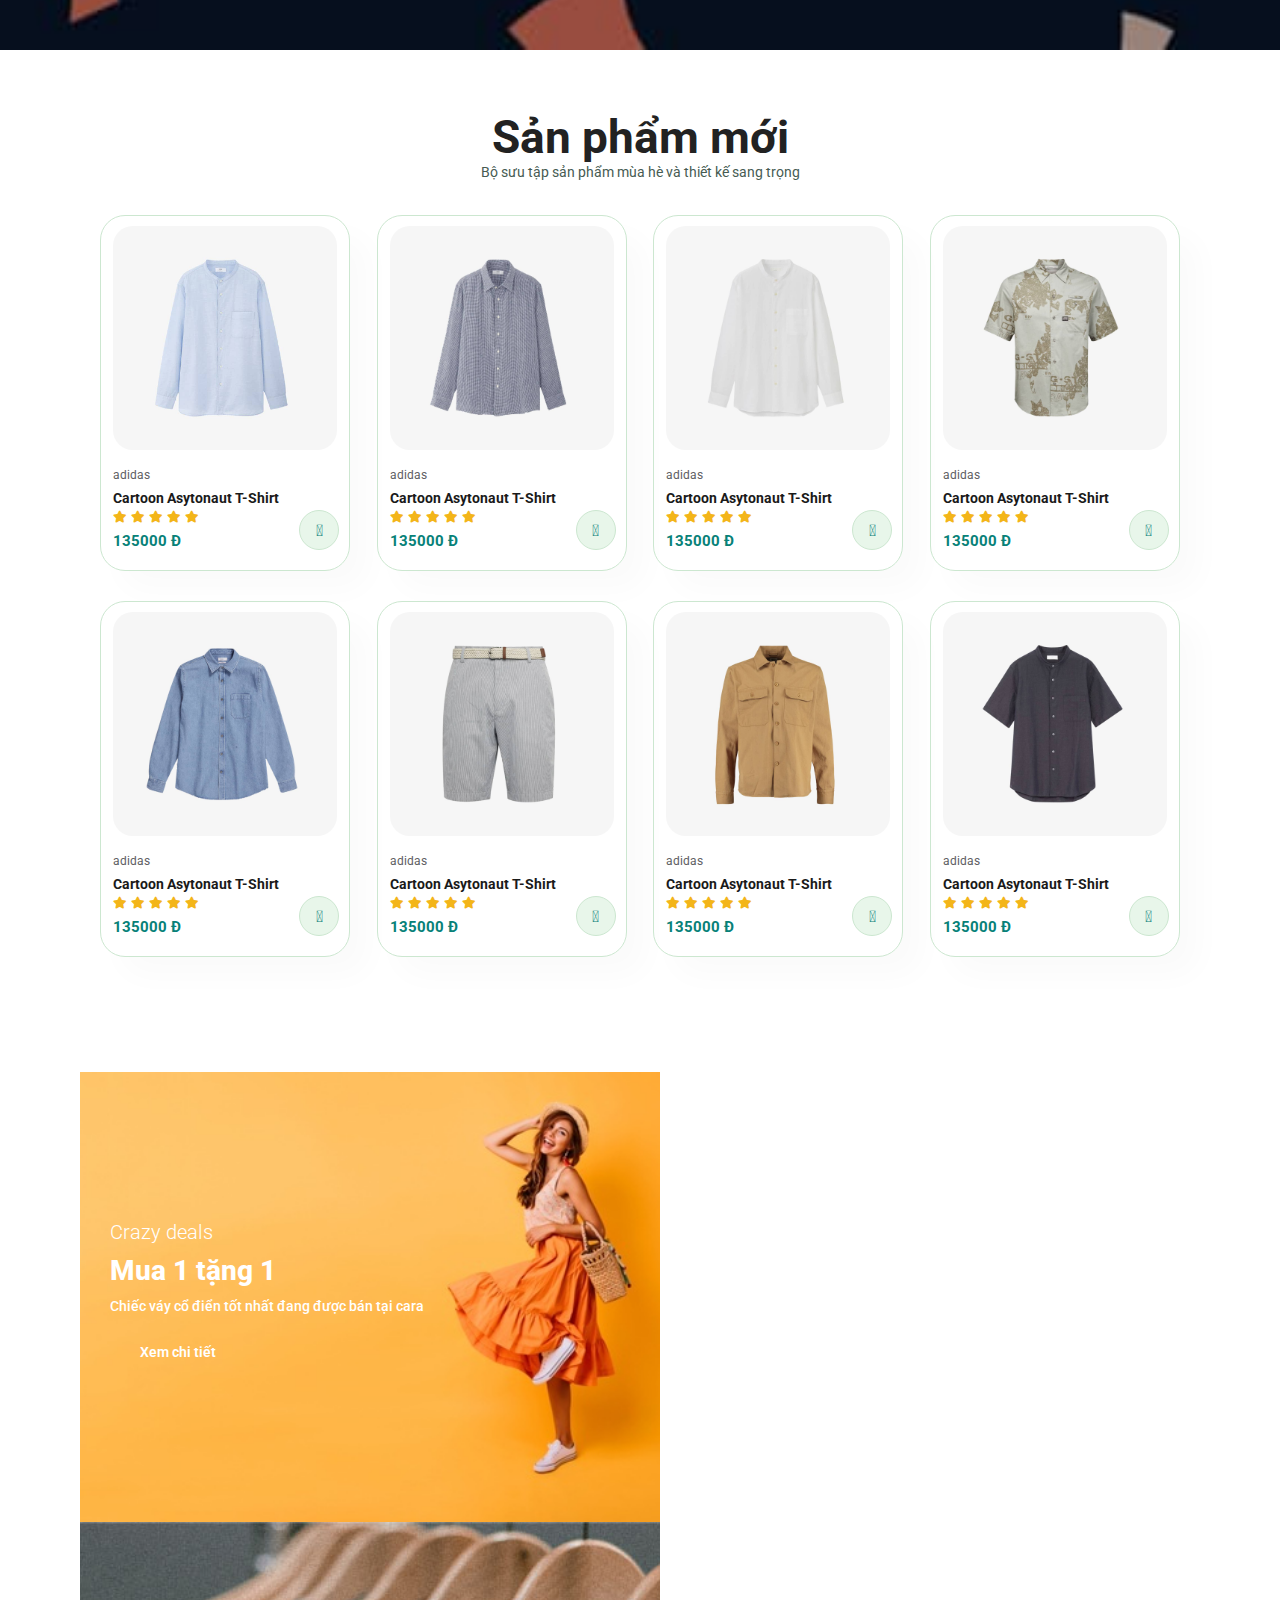
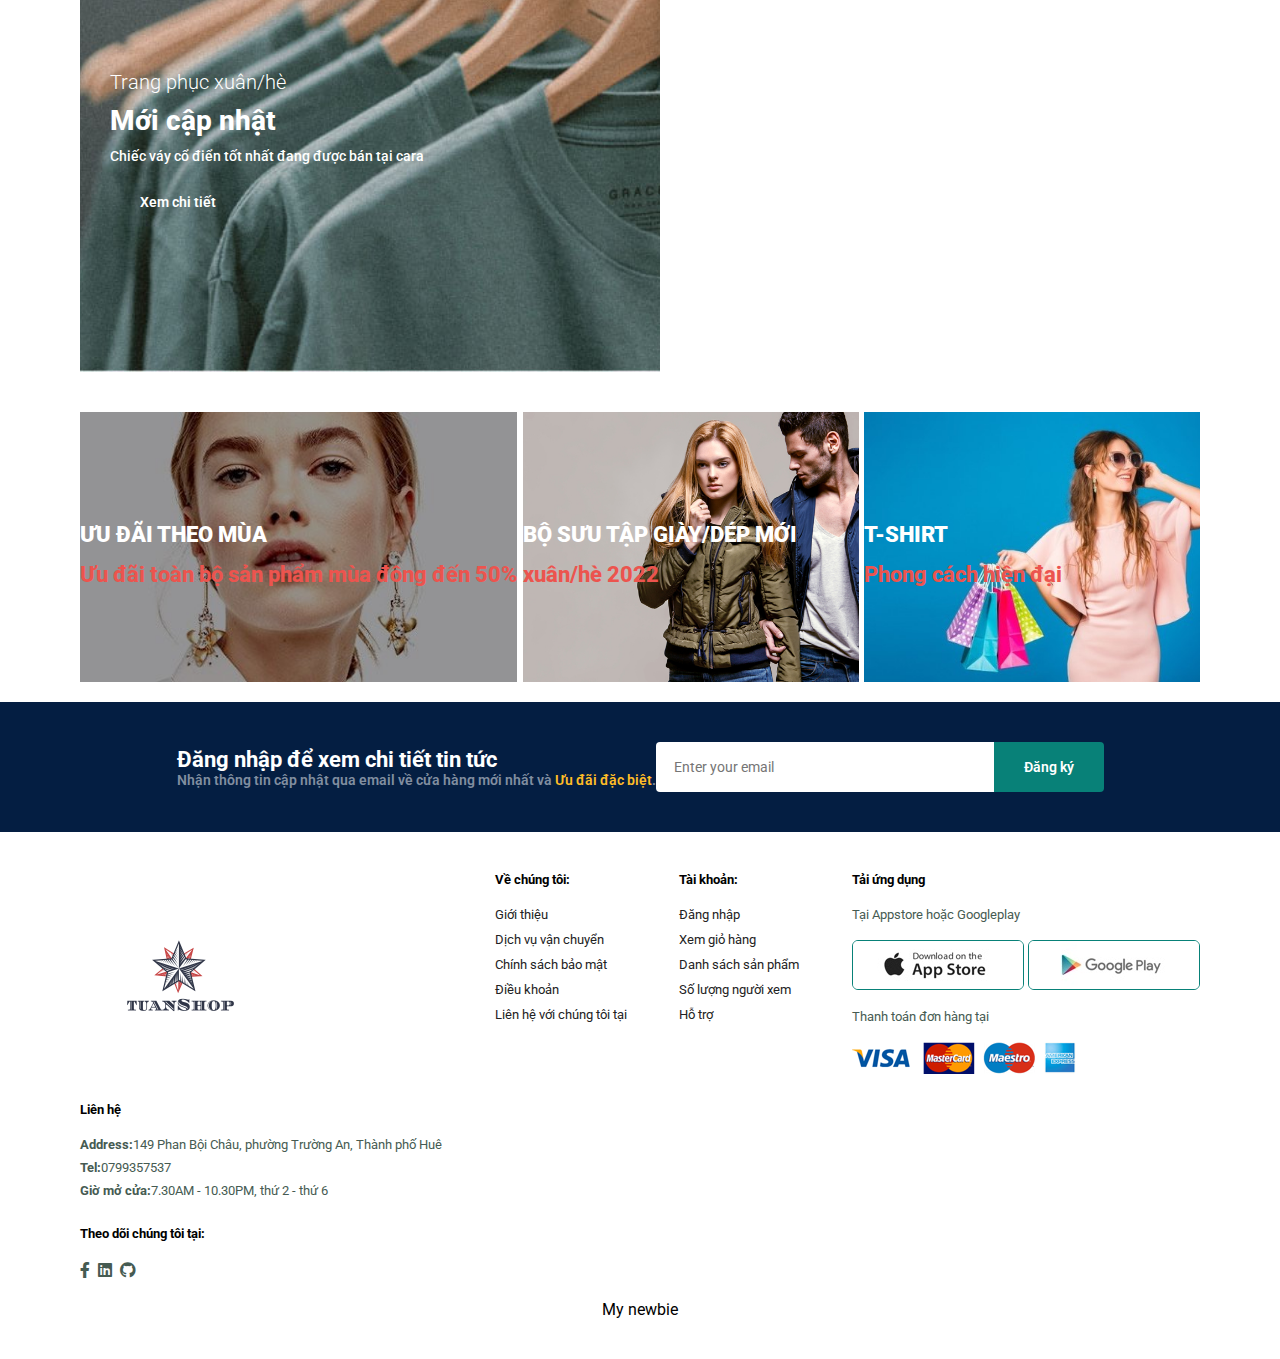
==== commit 691e9aea: "darkkk" ====
--- a/assets/index.html
+++ b/assets/index.html
@@ -16,7 +16,7 @@
     <!-- menu -->
     <section id="header">
       <a href="#">
-        <img src="../assets/img/logo2.png" class="logo" alt="" />
+        <img src="../assets/img/logo.png" class="logo" alt="" />
       </a>
       <div>
         <ul id="navbar">
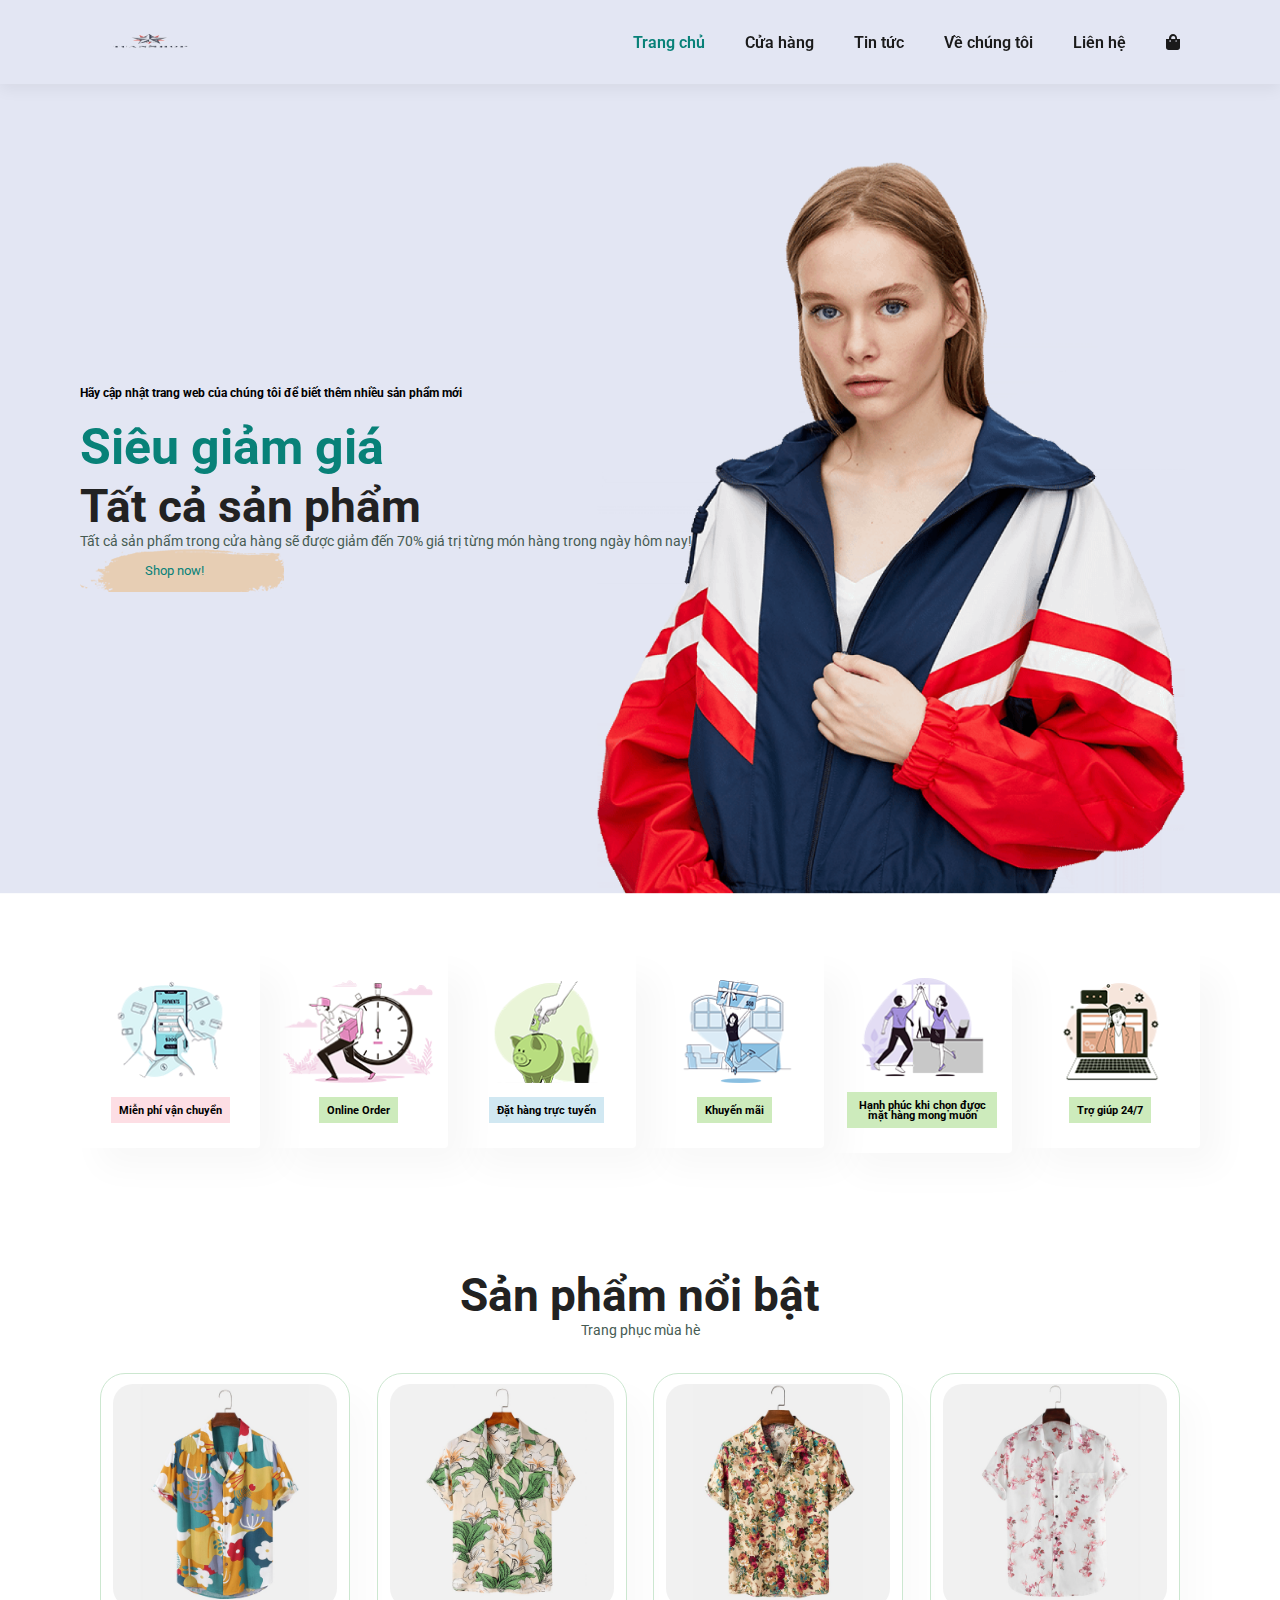
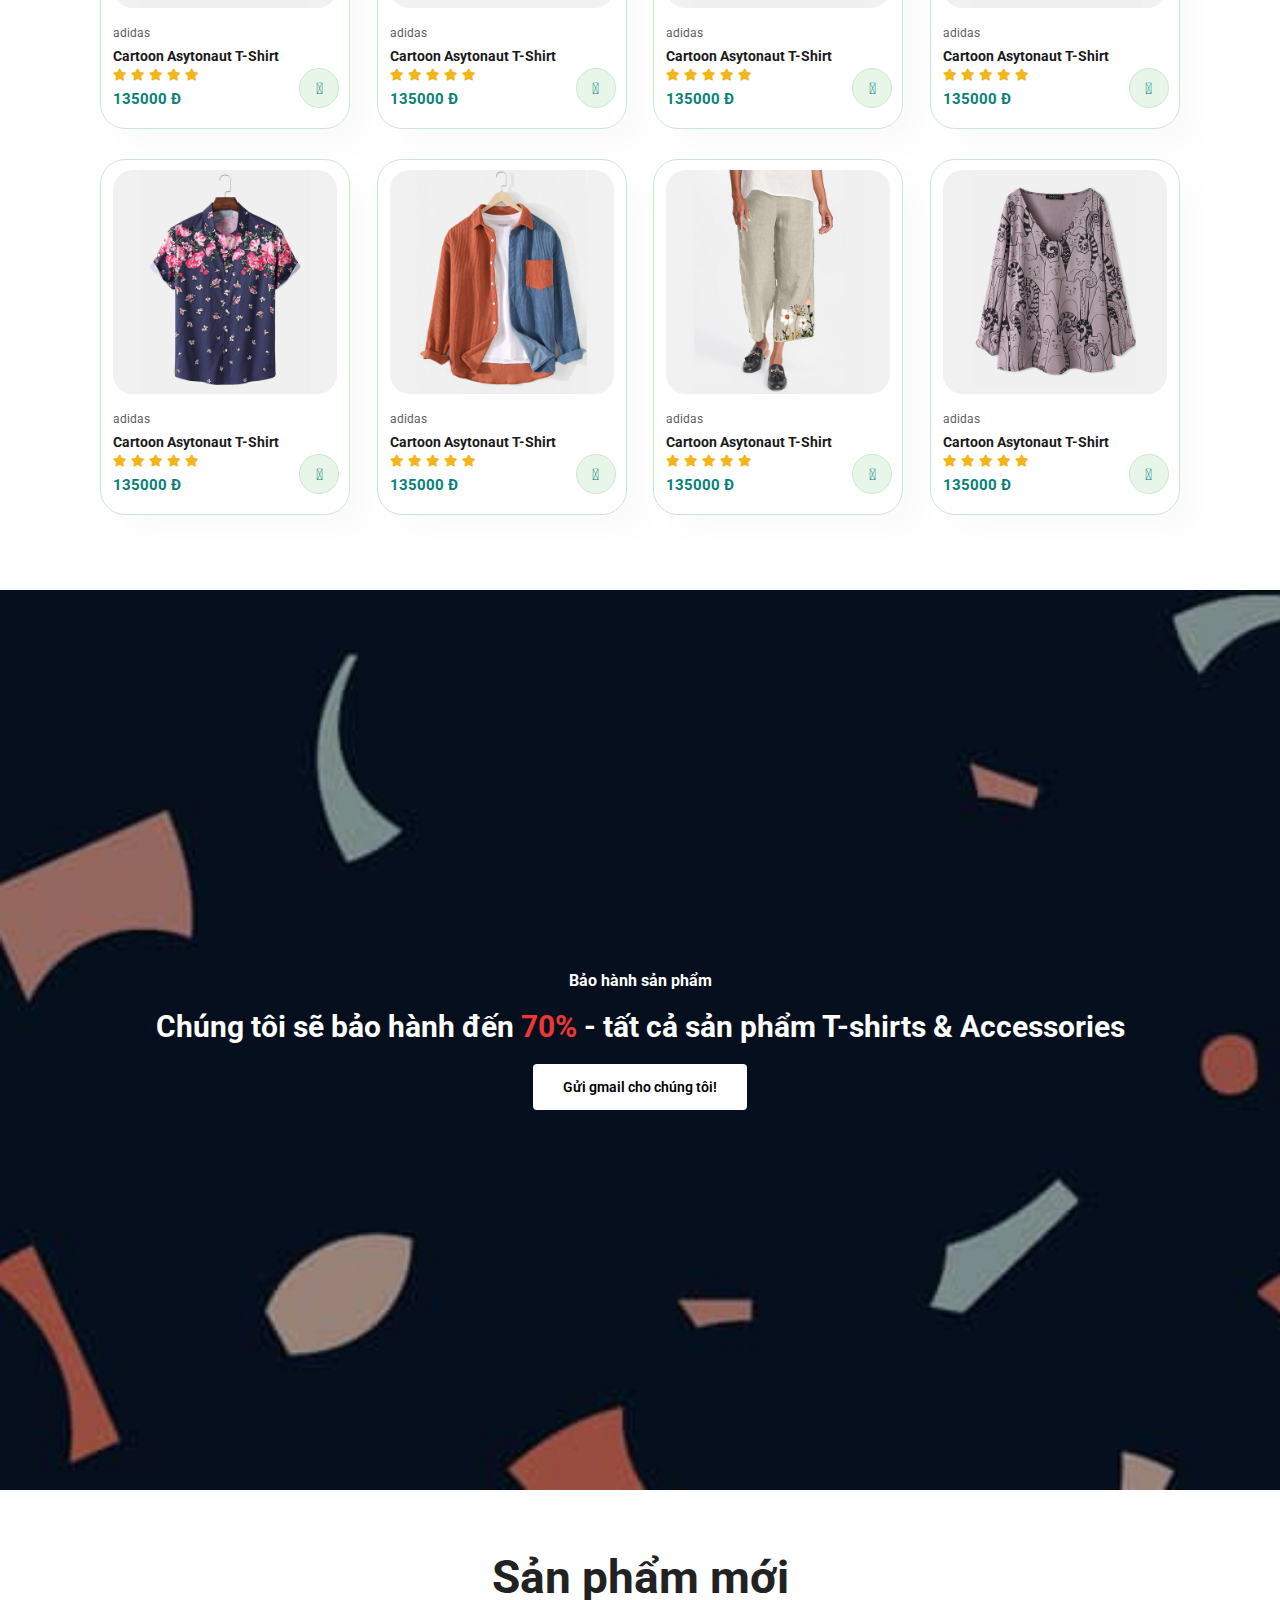
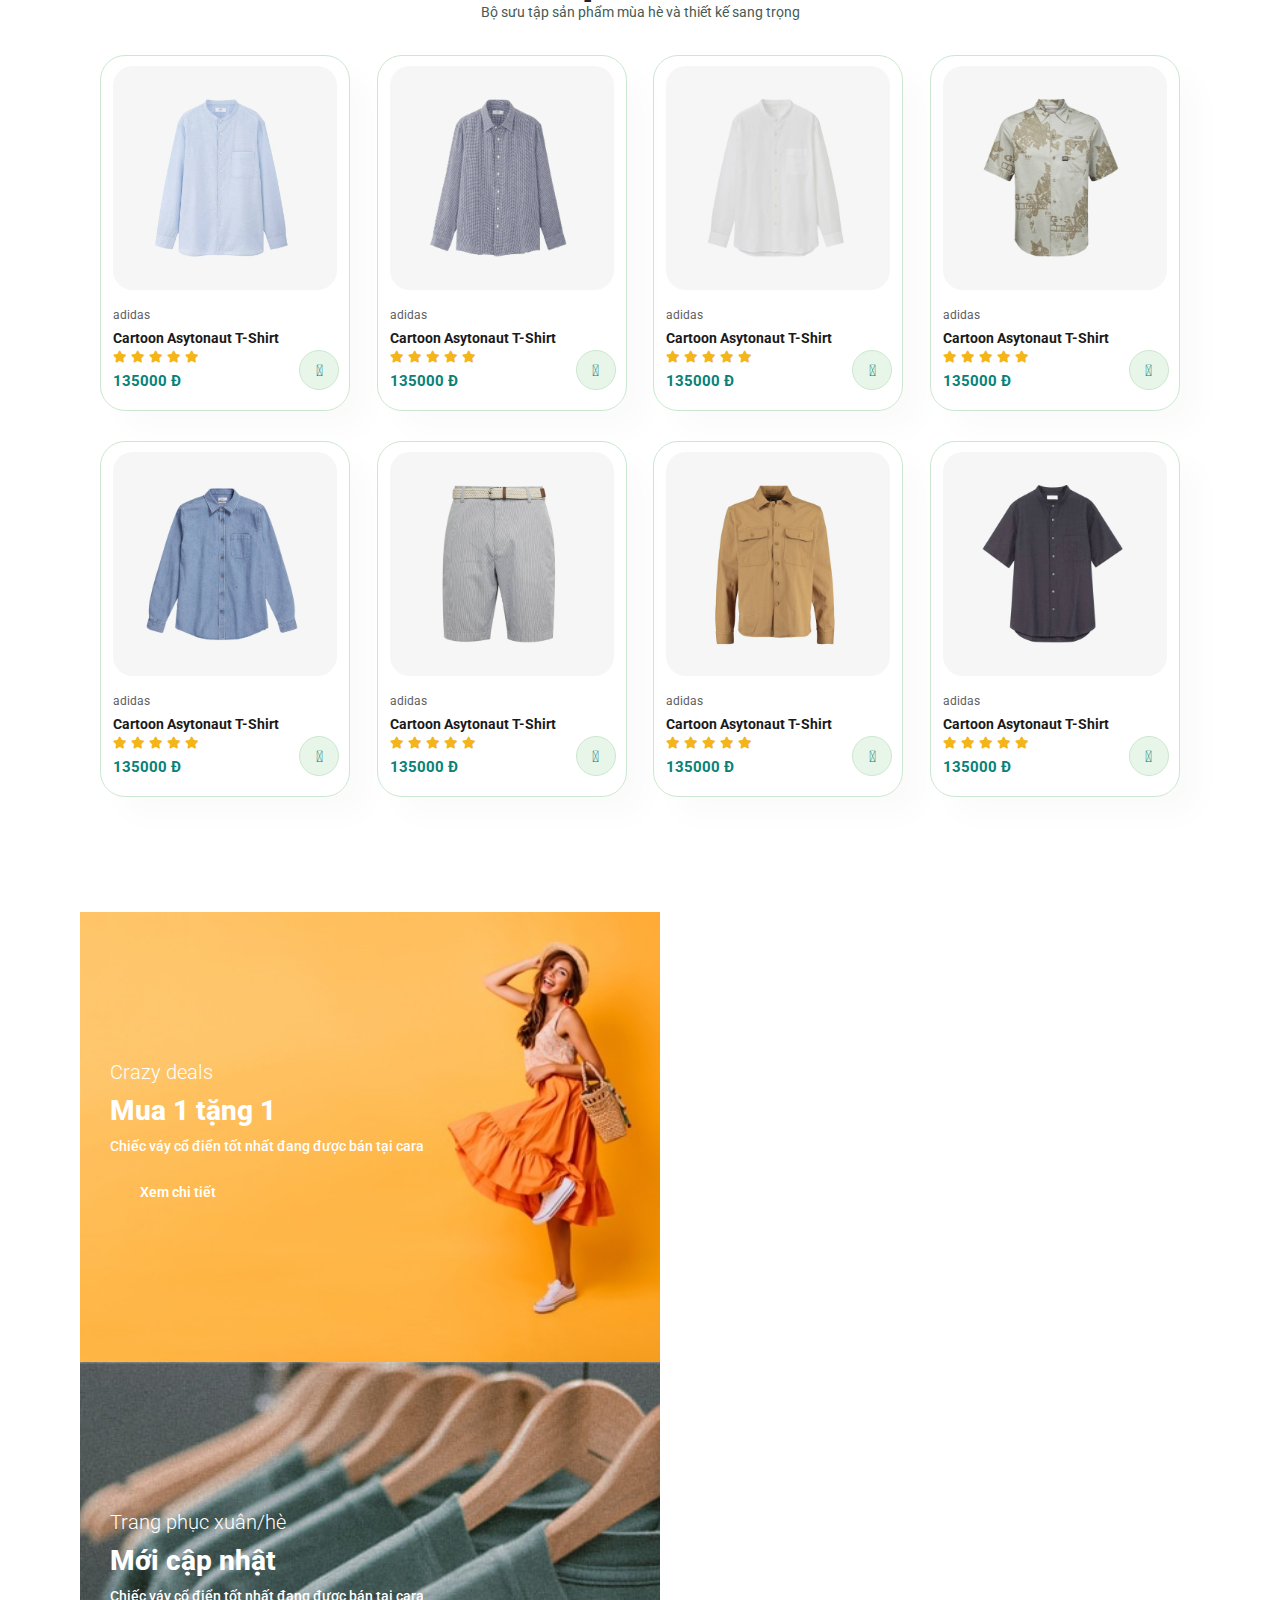
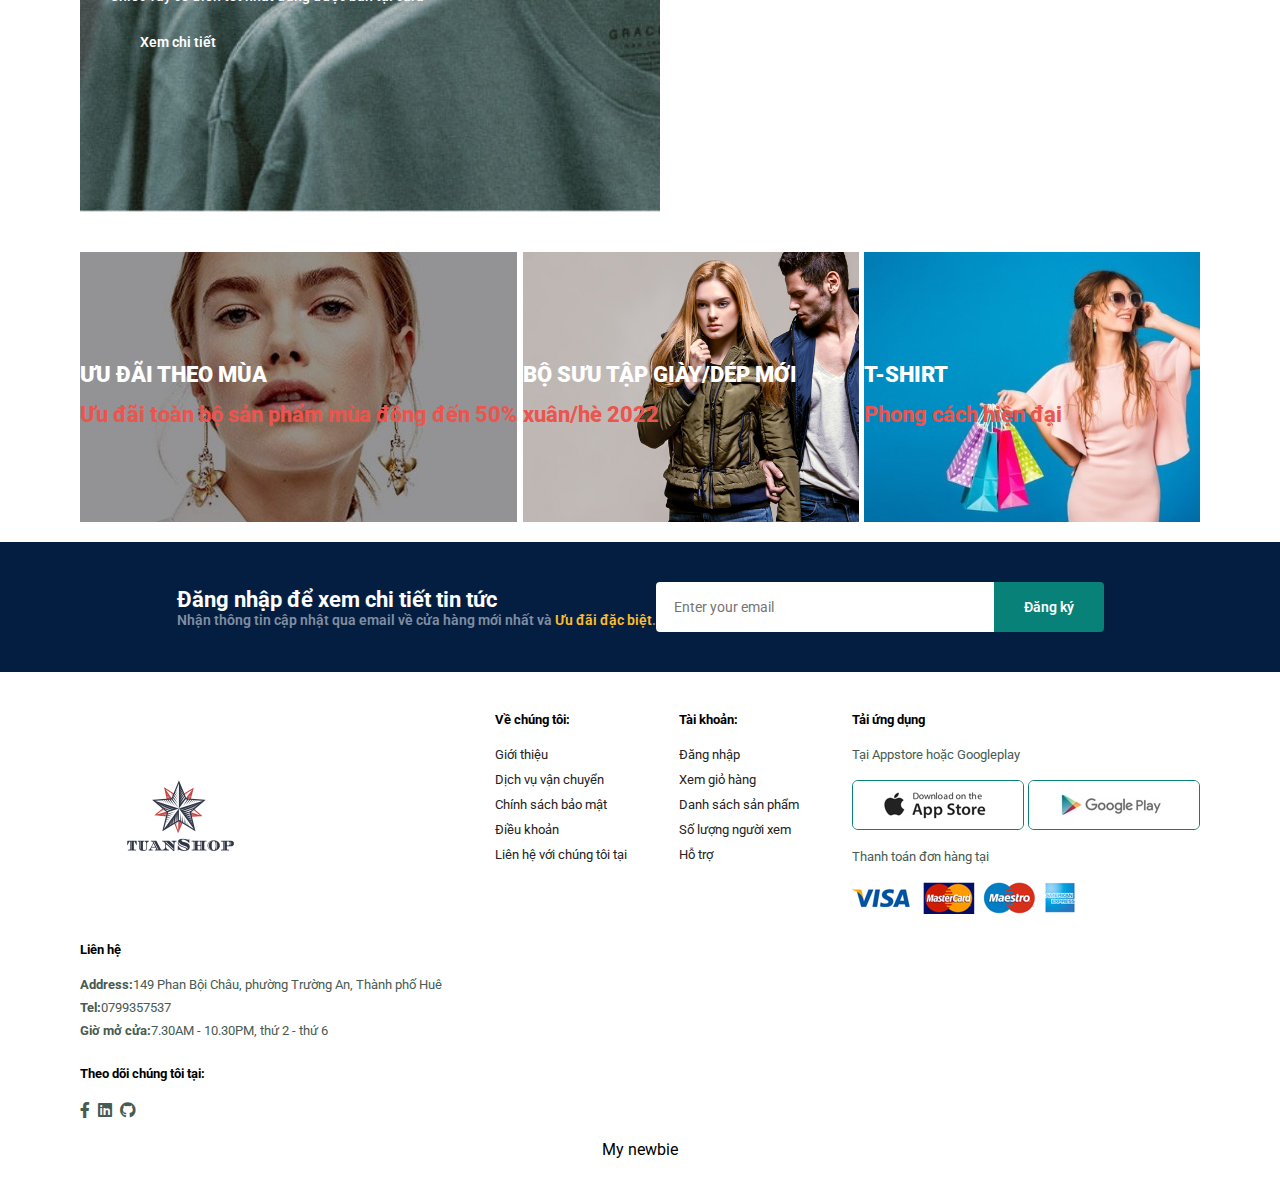
==== commit f3c68bcf: "lmao xD" ====
--- a/assets/index.html
+++ b/assets/index.html
@@ -16,7 +16,7 @@
     <!-- menu -->
     <section id="header">
       <a href="#">
-        <img src="../assets/img/logo.png" class="logo" alt="" />
+        <img src="../assets/img/logo2.png" class="logo" alt="" />
       </a>
       <div>
         <ul id="navbar">
